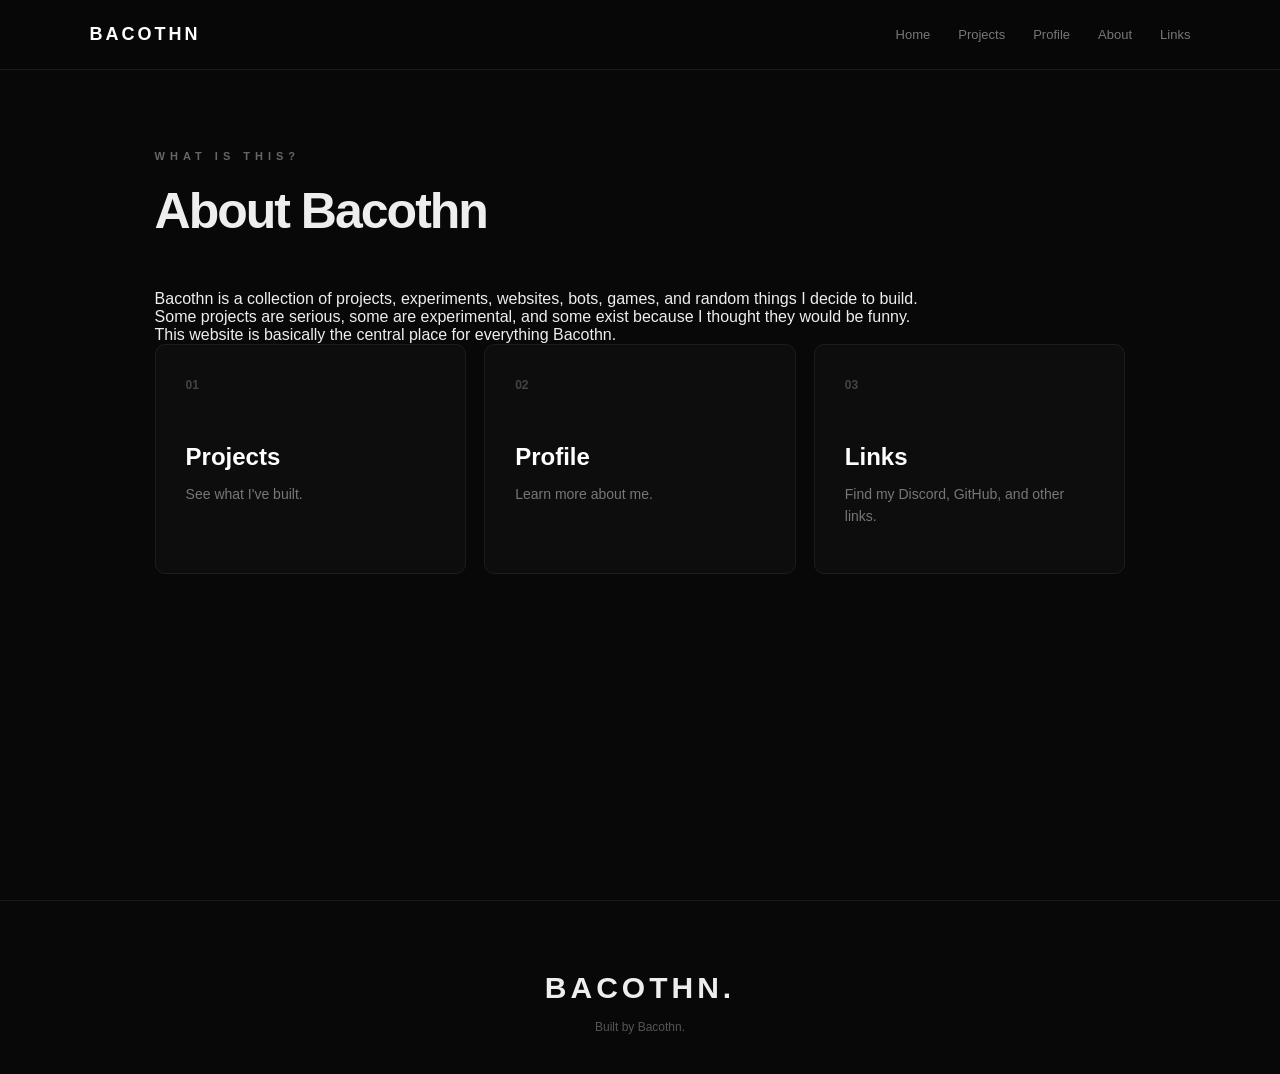
==== about.html @ 01ec9eaa "Create about.html" ====
<!DOCTYPE html>
<html lang="en">

<head>

    <meta charset="UTF-8">

    <meta
        name="viewport"
        content="width=device-width, initial-scale=1.0"
    >

    <title>About — Bacothn</title>

    <link rel="stylesheet" href="style.css">

</head>


<body>


<header class="navbar">

    <a href="index.html" class="logo">
        BACOTHN
    </a>

    <nav>

        <a href="index.html">
            Home
        </a>

        <a href="projects.html">
            Projects
        </a>

        <a href="profile.html">
            Profile
        </a>

        <a href="about.html">
            About
        </a>

        <a href="links.html">
            Links
        </a>

    </nav>

</header>



<main>

    <section class="section page-section">

        <div class="section-heading">

            <p class="eyebrow">
                WHAT IS THIS?
            </p>

            <h2>
                About Bacothn
            </h2>

        </div>


        <div class="about-content">

            <p>
                Bacothn is a collection of projects, experiments,
                websites, bots, games, and random things I decide
                to build.
            </p>

            <p>
                Some projects are serious, some are experimental,
                and some exist because I thought they would be
                funny.
            </p>

            <p>
                This website is basically the central place for
                everything Bacothn.
            </p>

        </div>


        <div class="quick-links">


            <a href="projects.html" class="quick-card">

                <span>
                    01
                </span>

                <h3>
                    Projects
                </h3>

                <p>
                    See what I've built.
                </p>

            </a>


            <a href="profile.html" class="quick-card">

                <span>
                    02
                </span>

                <h3>
                    Profile
                </h3>

                <p>
                    Learn more about me.
                </p>

            </a>


            <a href="links.html" class="quick-card">

                <span>
                    03
                </span>

                <h3>
                    Links
                </h3>

                <p>
                    Find my Discord, GitHub,
                    and other links.
                </p>

            </a>


        </div>

    </section>

</main>



<footer>

    <div class="footer-logo">
        BACOTHN.
    </div>

    <p>
        Built by Bacothn.
    </p>

</footer>


</body>

</html>
---- style.css ----
* {
    margin: 0;
    padding: 0;
    box-sizing: border-box;
}

html {
    scroll-behavior: smooth;
}

body {
    background: #080808;
    color: #eeeeee;
    font-family: Arial, Helvetica, sans-serif;
    overflow-x: hidden;
}


/* =========================
   NAVBAR
========================= */

.navbar {
    position: fixed;
    top: 0;
    left: 0;

    width: 100%;
    height: 70px;

    padding: 0 7%;

    display: flex;
    align-items: center;
    justify-content: space-between;

    background: rgba(8, 8, 8, 0.78);

    backdrop-filter: blur(12px);
    -webkit-backdrop-filter: blur(12px);

    border-bottom: 1px solid #1c1c1c;

    z-index: 1000;
}

.logo {
    color: white;

    text-decoration: none;

    font-size: 18px;
    font-weight: 900;

    letter-spacing: 3px;
}

.navbar nav {
    display: flex;
    gap: 28px;
}

.navbar nav a {
    color: #777;

    text-decoration: none;

    font-size: 13px;

    transition: color 0.2s ease;
}

.navbar nav a:hover {
    color: white;
}


/* =========================
   HERO
========================= */

.hero {
    min-height: 100vh;

    display: flex;
    align-items: center;
    justify-content: center;

    text-align: center;

    position: relative;

    padding: 100px 20px;

    background:
        radial-gradient(
            circle at center,
            #1b1b1b 0%,
            #0d0d0d 35%,
            #080808 70%
        );
}

.hero-content {
    width: 100%;
    max-width: 950px;
}

.eyebrow {
    color: #666;

    font-size: 11px;
    font-weight: bold;

    letter-spacing: 5px;

    margin-bottom: 20px;
}


/* =========================
   BACOTHN TITLE
========================= */

#bacothn-title {
    position: relative;

    color: #ff1616;

    font-size: clamp(60px, 13vw, 150px);

    font-weight: 900;

    letter-spacing: -7px;

    line-height: 0.9;

    min-height: 1em;

    white-space: nowrap;

    text-shadow:
        0 0 10px rgba(255, 0, 0, 0.3),
        0 0 30px rgba(255, 0, 0, 0.12);

    user-select: none;
}


/* GLITCH TRANSITION */

#bacothn-title.glitch {
    animation: titleGlitch 0.12s steps(2, end);
}

@keyframes titleGlitch {

    0% {
        transform: translate(0, 0);
        opacity: 1;
    }

    20% {
        transform: translate(-3px, 1px);
        opacity: 0.75;
    }

    40% {
        transform: translate(3px, -1px);
        opacity: 1;
    }

    60% {
        transform: translate(-2px, 0);
        opacity: 0.8;
    }

    80% {
        transform: translate(2px, 1px);
        opacity: 0.9;
    }

    100% {
        transform: translate(0, 0);
        opacity: 1;
    }

}


/* =========================
   SUBTITLE
========================= */

.subtitle {
    max-width: 550px;

    margin: 30px auto;

    color: #888;

    font-size: 16px;

    line-height: 1.7;
}


/* =========================
   BUTTONS
========================= */

.buttons {
    display: flex;

    justify-content: center;

    gap: 12px;

    margin-top: 35px;
}

.button {
    padding: 14px 25px;

    border-radius: 6px;

    text-decoration: none;

    font-size: 13px;

    font-weight: bold;

    transition:
        transform 0.2s ease,
        background 0.2s ease,
        border-color 0.2s ease;
}

.button.primary {
    background: white;

    color: black;
}

.button.primary:hover {
    transform: translateY(-3px);
}

.button.secondary {
    color: white;

    border: 1px solid #333;
}

.button.secondary:hover {
    background: #151515;

    border-color: #555;

    transform: translateY(-3px);
}


/* =========================
   SCROLL HINT
========================= */

.scroll-hint {
    position: absolute;

    bottom: 30px;

    color: #444;

    font-size: 10px;

    letter-spacing: 4px;
}


/* =========================
   SECTIONS
========================= */

.section {
    max-width: 1150px;

    margin: auto;

    padding: 130px 7%;
}

.section-heading {
    margin-bottom: 50px;
}

.section-heading h2 {
    font-size: 50px;

    letter-spacing: -2px;
}


/* =========================
   QUICK LINKS
========================= */

.quick-links {
    display: grid;

    grid-template-columns: repeat(3, 1fr);

    gap: 18px;
}

.quick-card {
    min-height: 230px;

    padding: 30px;

    background: #0d0d0d;

    border: 1px solid #1c1c1c;

    border-radius: 10px;

    text-decoration: none;

    transition:
        transform 0.25s ease,
        background 0.25s ease,
        border-color 0.25s ease;
}

.quick-card:hover {
    transform: translateY(-6px);

    background: #101010;

    border-color: #383838;
}

.quick-card span {
    color: #444;

    font-size: 12px;

    font-weight: bold;
}

.quick-card h3 {
    color: white;

    font-size: 24px;

    margin-top: 50px;

    margin-bottom: 12px;
}

.quick-card p {
    color: #777;

    font-size: 14px;

    line-height: 1.6;
}


/* =========================
   FOOTER
========================= */

footer {
    padding: 70px 7% 40px;

    border-top: 1px solid #1a1a1a;

    text-align: center;
}

.footer-logo {
    font-size: 30px;

    font-weight: 900;

    letter-spacing: 4px;

    margin-bottom: 15px;
}

footer p {
    color: #555;

    font-size: 12px;
}

.footer-links {
    display: flex;

    justify-content: center;

    gap: 25px;

    margin: 25px 0;
}

.footer-links a {
    color: #777;

    text-decoration: none;

    font-size: 12px;

    transition: color 0.2s ease;
}

.footer-links a:hover {
    color: white;
}

.copyright {
    margin-top: 30px;
}


/* =========================
   PROFILE PAGE
========================= */

.profile-page {
    min-height: 100vh;

    display: flex;

    align-items: center;
    justify-content: center;

    padding: 130px 6% 80px;
}

.profile-card {
    width: 100%;

    max-width: 850px;

    padding: 45px;

    background: #0d0d0d;

    border: 1px solid #202020;

    border-radius: 12px;

    box-shadow:
        0 20px 80px rgba(0, 0, 0, 0.35);
}

.profile-top {
    display: flex;

    align-items: center;

    gap: 25px;
}

.profile-avatar {
    width: 100px;
    height: 100px;

    display: flex;

    align-items: center;
    justify-content: center;

    flex-shrink: 0;

    background: #151515;

    border: 1px solid #333;

    border-radius: 50%;

    color: #ff1616;

    font-size: 38px;

    font-weight: 900;

    box-shadow:
        0 0 30px rgba(255, 0, 0, 0.08);
}

.profile-top h1 {
    font-size: clamp(32px, 6vw, 55px);

    letter-spacing: -2px;
}

.profile-subtitle {
    color: #666;

    margin-top: 8px;

    font-size: 14px;
}

.profile-divider {
    height: 1px;

    background: #222;

    margin: 40px 0;
}

.profile-info {
    display: grid;

    grid-template-columns: repeat(3, 1fr);

    gap: 20px;
}

.profile-item {
    padding: 20px;

    background: #111;

    border: 1px solid #1d1d1d;

    border-radius: 8px;
}

.profile-item span {
    color: #555;

    font-size: 9px;

    font-weight: bold;

    letter-spacing: 2px;
}

.profile-item p {
    color: #aaa;

    font-size: 13px;

    line-height: 1.6;

    margin-top: 12px;
}

.profile-buttons {
    display: flex;

    gap: 12px;

    margin-top: 35px;
}


/* =========================
   PAGE SECTION
========================= */

.page-section {
    min-height: 100vh;

    padding-top: 150px;
}


/* =========================
   RESPONSIVE
========================= */

@media (max-width: 750px) {

    .navbar {
        padding: 0 5%;
    }

    .navbar nav {
        gap: 12px;
    }

    .navbar nav a {
        font-size: 10px;
    }

    #bacothn-title {
        letter-spacing: -4px;
    }

    .quick-links {
        grid-template-columns: 1fr;
    }

    .section {
        padding: 100px 6%;
    }

    .section-heading h2 {
        font-size: 40px;
    }

    .buttons {
        flex-direction: column;
    }

    .button {
        width: 100%;
    }

    .profile-card {
        padding: 28px;
    }

    .profile-top {
        align-items: flex-start;
    }

    .profile-avatar {
        width: 70px;
        height: 70px;

        font-size: 28px;
    }

    .profile-info {
        grid-template-columns: 1fr;
    }

    .profile-buttons {
        flex-direction: column;
    }

    .profile-buttons .button {
        width: 100%;

        text-align: center;
    }

}
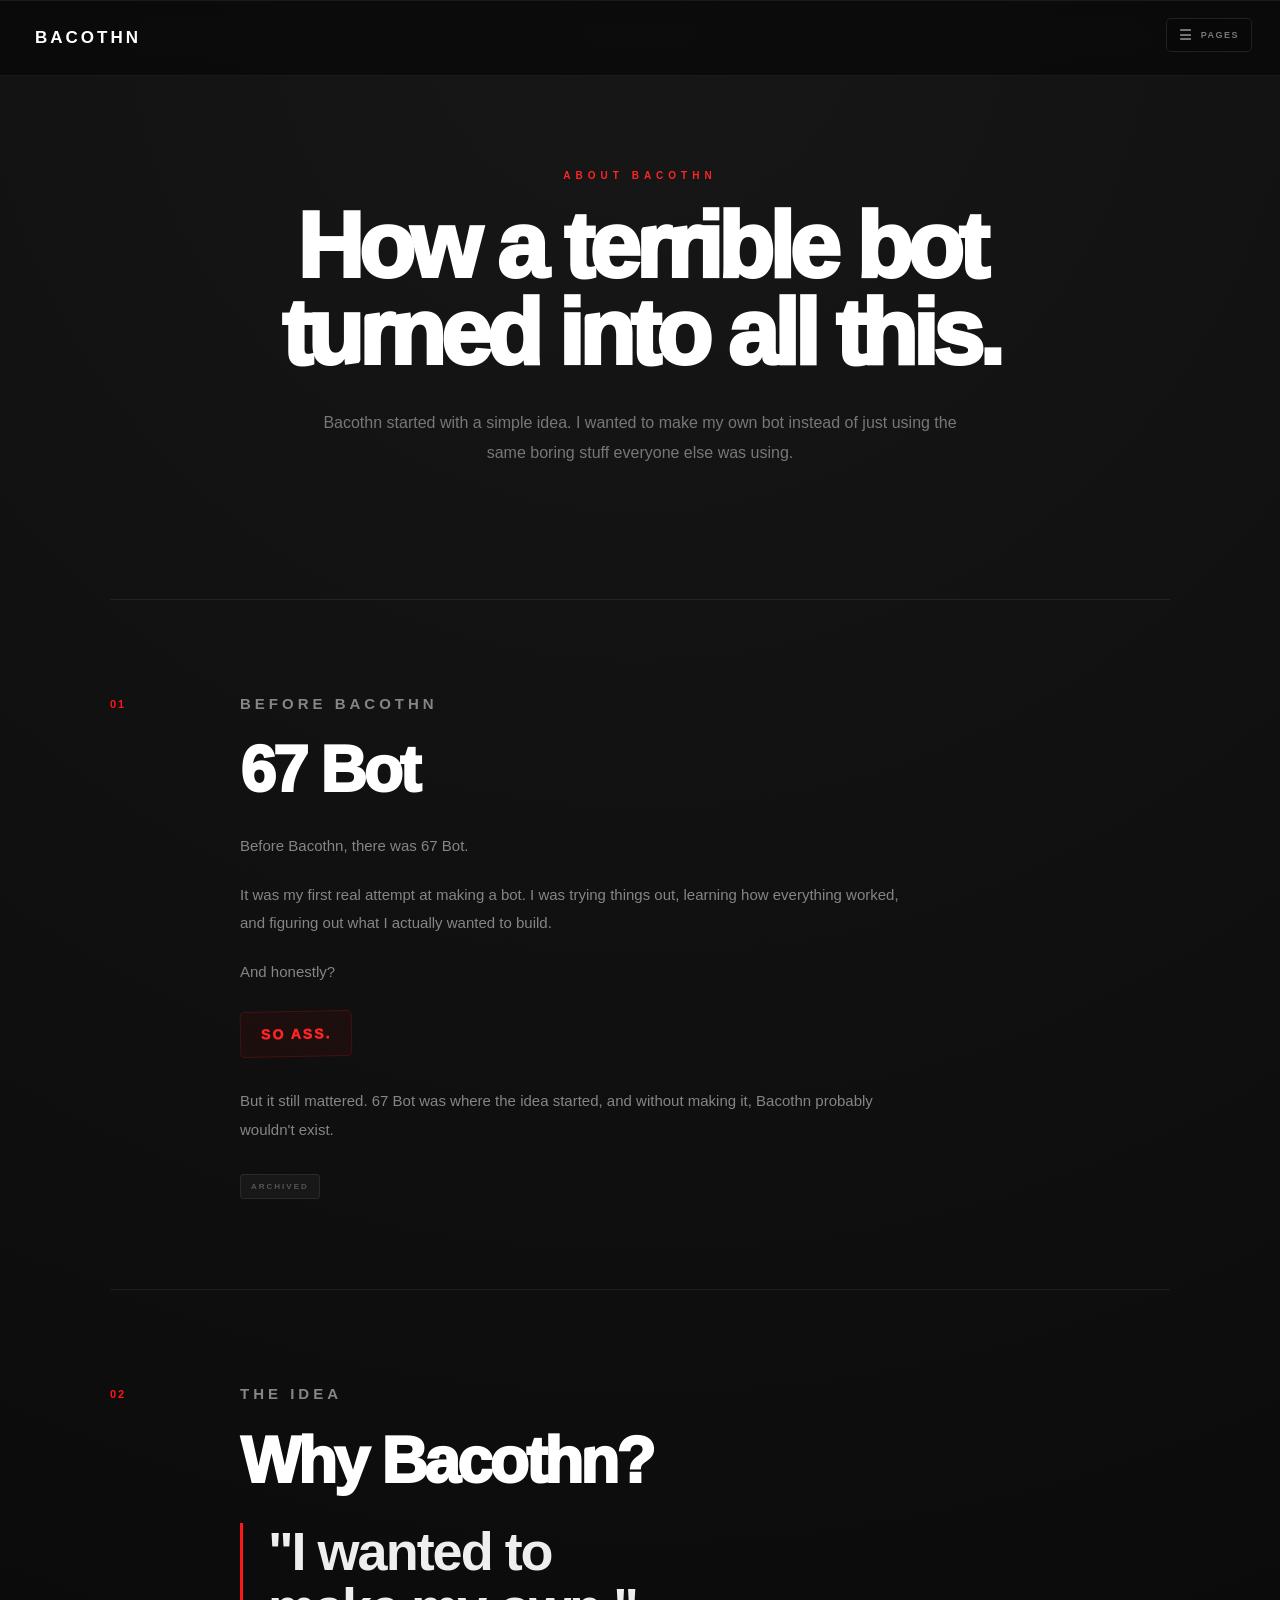
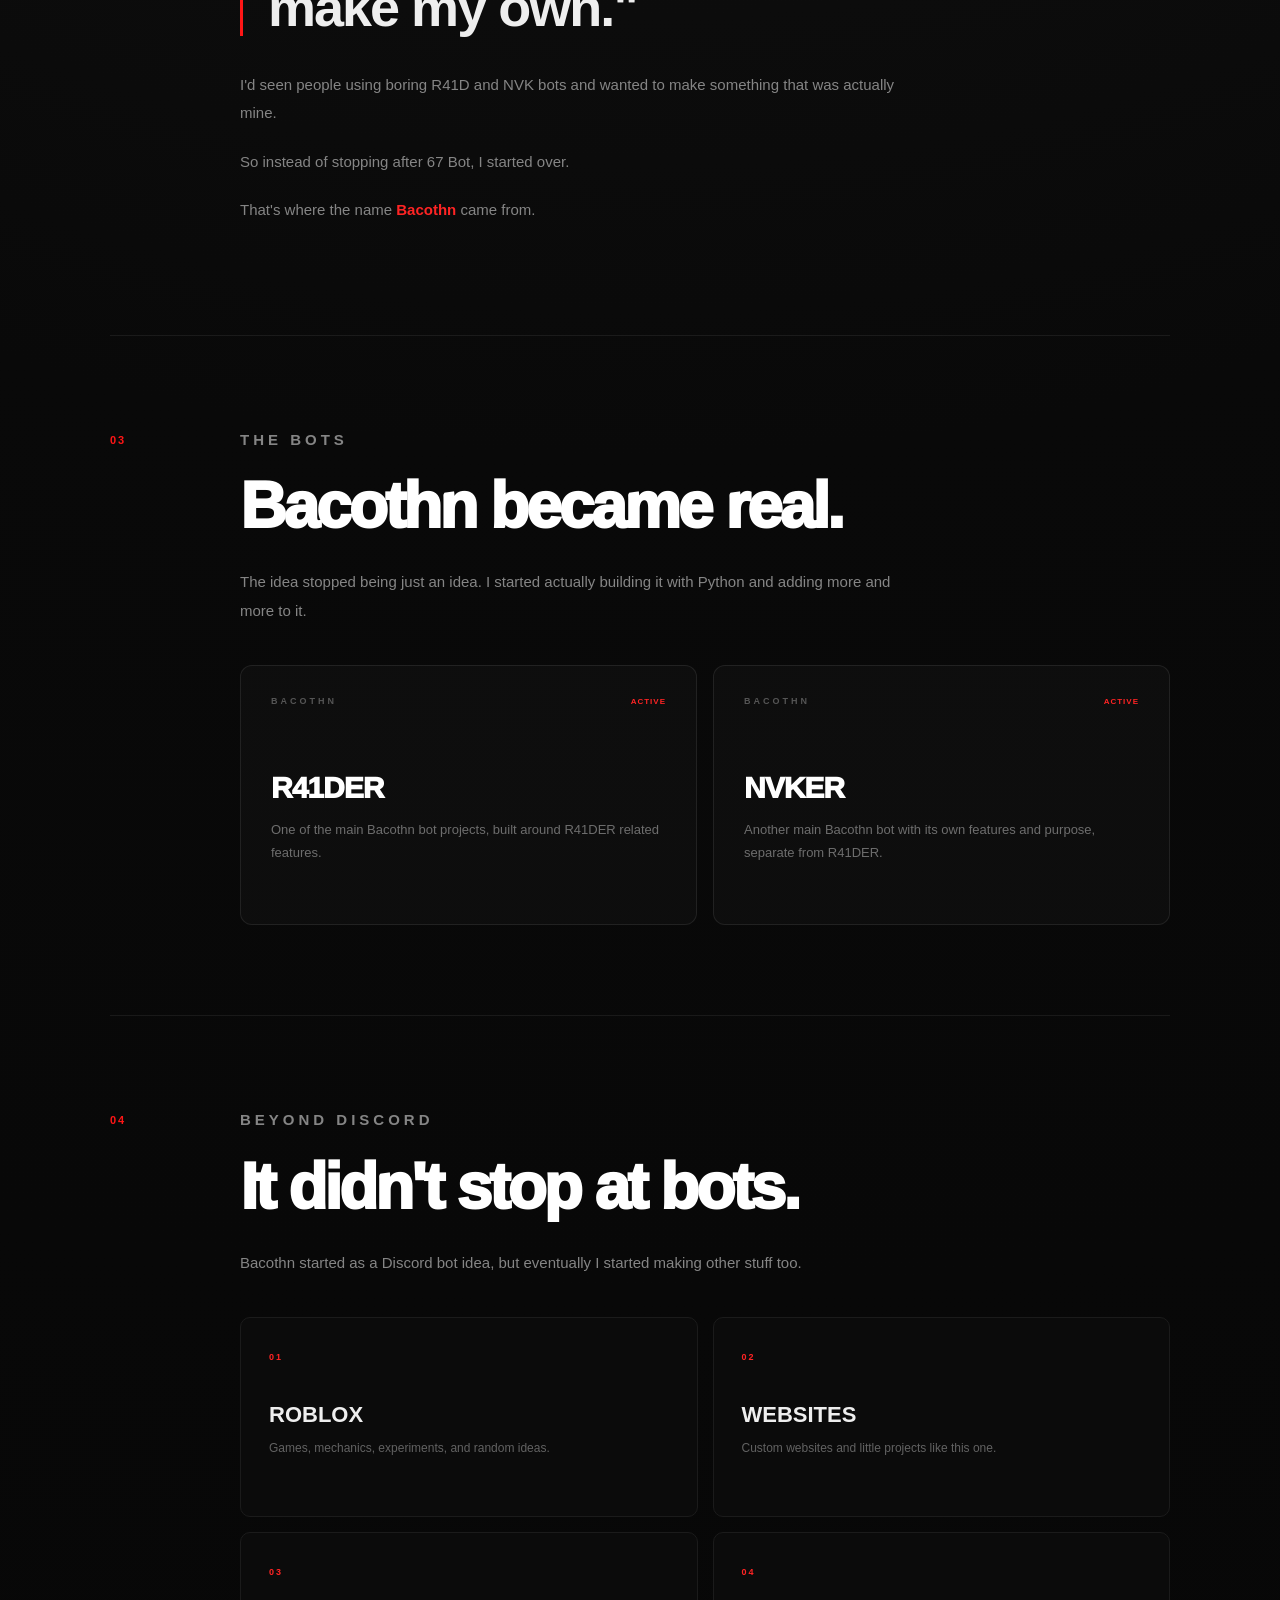
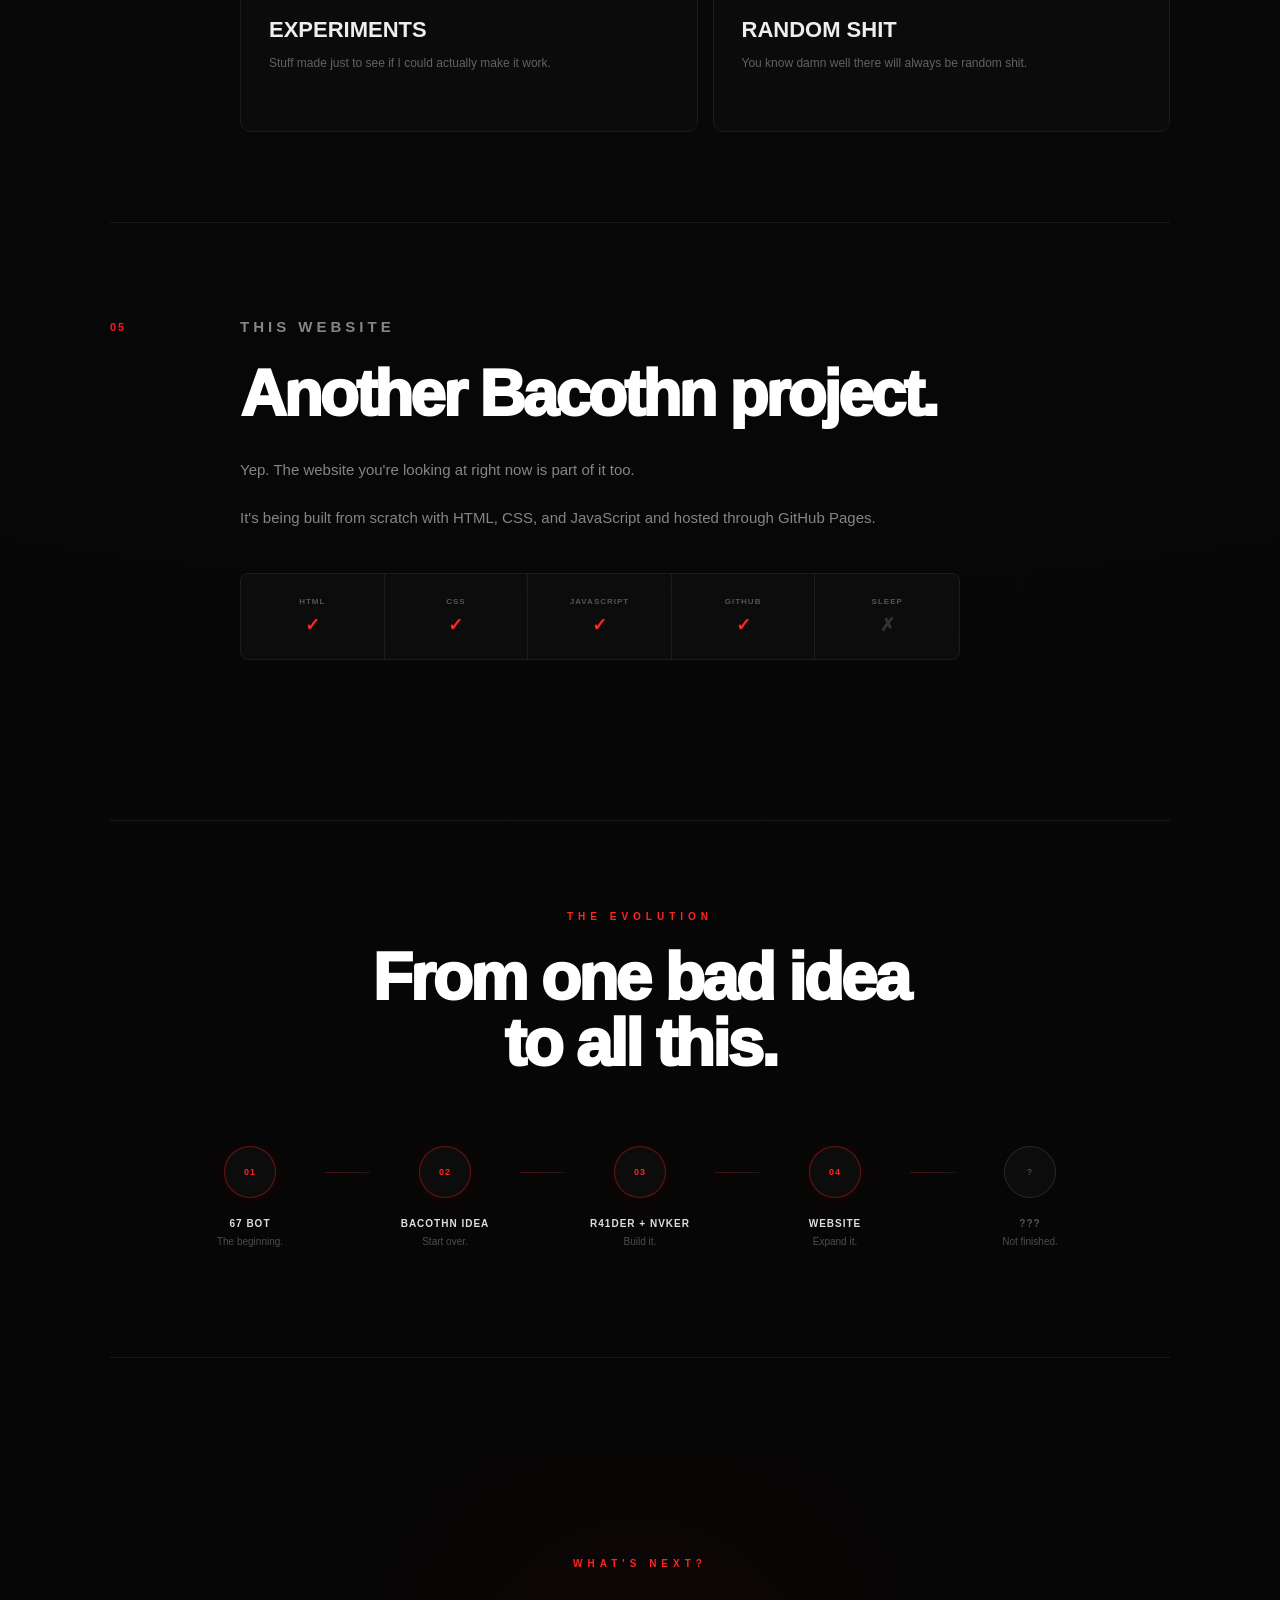
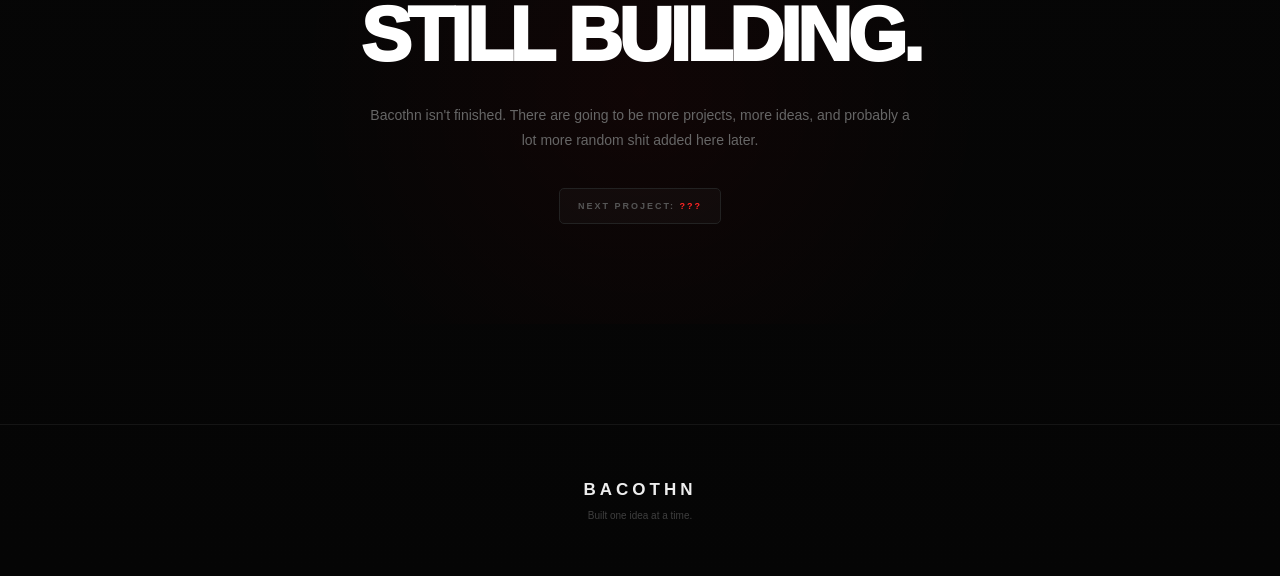
==== commit 6dbadd93: "Create about.html" ====
--- a/about.html
+++ b/about.html
@@ -2,7 +2,6 @@
 <html lang="en">
 
 <head>
-
     <meta charset="UTF-8">
 
     <meta
@@ -10,164 +9,602 @@
         content="width=device-width, initial-scale=1.0"
     >
 
-    <title>About — Bacothn</title>
-
-    <link rel="stylesheet" href="style.css">
-
+    <title>About Bacothn</title>
+
+    <meta
+        name="description"
+        content="The story and evolution of Bacothn."
+    >
+
+    <link
+        rel="stylesheet"
+        href="style.css"
+    >
 </head>
 
 
-<body>
-
-
-<header class="navbar">
-
-    <a href="index.html" class="logo">
-        BACOTHN
-    </a>
-
-    <nav>
-
-        <a href="index.html">
-            Home
+<body class="about-page">
+
+
+    <header class="about-header">
+
+        <a
+            href="index.html"
+            class="about-logo"
+        >
+            BACOTHN
         </a>
 
-        <a href="projects.html">
-            Projects
-        </a>
-
-        <a href="profile.html">
-            Profile
-        </a>
-
-        <a href="about.html">
-            About
-        </a>
-
-        <a href="links.html">
-            Links
-        </a>
-
-    </nav>
-
-</header>
-
-
-
-<main>
-
-    <section class="section page-section">
-
-        <div class="section-heading">
-
-            <p class="eyebrow">
-                WHAT IS THIS?
+    </header>
+
+
+
+    <main class="about-main">
+
+
+        <!-- ==================================
+             HERO
+        =================================== -->
+
+        <section class="about-hero">
+
+            <p class="about-eyebrow">
+                ABOUT BACOTHN
             </p>
 
+            <h1>
+                How a terrible bot<br>
+                turned into all this.
+            </h1>
+
+            <p class="about-intro">
+                Bacothn started with a simple idea.
+                I wanted to make my own bot instead of
+                just using the same boring stuff everyone
+                else was using.
+            </p>
+
+        </section>
+
+
+
+        <!-- ==================================
+             01
+        =================================== -->
+
+        <section class="about-story">
+
+            <div class="story-number">
+                01
+            </div>
+
+            <div class="story-content">
+
+                <p class="story-label">
+                    BEFORE BACOTHN
+                </p>
+
+                <h2>
+                    67 Bot
+                </h2>
+
+                <p>
+                    Before Bacothn, there was 67 Bot.
+                </p>
+
+                <p>
+                    It was my first real attempt at making
+                    a bot. I was trying things out, learning
+                    how everything worked, and figuring out
+                    what I actually wanted to build.
+                </p>
+
+                <p>
+                    And honestly?
+                </p>
+
+                <div class="story-quote">
+                    SO ASS.
+                </div>
+
+                <p>
+                    But it still mattered. 67 Bot was where
+                    the idea started, and without making it,
+                    Bacothn probably wouldn't exist.
+                </p>
+
+                <span class="story-status archived">
+                    ARCHIVED
+                </span>
+
+            </div>
+
+        </section>
+
+
+
+        <!-- ==================================
+             02
+        =================================== -->
+
+        <section class="about-story reverse">
+
+            <div class="story-number">
+                02
+            </div>
+
+            <div class="story-content">
+
+                <p class="story-label">
+                    THE IDEA
+                </p>
+
+                <h2>
+                    Why Bacothn?
+                </h2>
+
+                <div class="big-quote">
+                    "I wanted to<br>
+                    make my own."
+                </div>
+
+                <p>
+                    I'd seen people using boring R41D and
+                    NVK bots and wanted to make something
+                    that was actually mine.
+                </p>
+
+                <p>
+                    So instead of stopping after 67 Bot,
+                    I started over.
+                </p>
+
+                <p>
+                    That's where the name
+                    <strong>Bacothn</strong>
+                    came from.
+                </p>
+
+            </div>
+
+        </section>
+
+
+
+        <!-- ==================================
+             03
+        =================================== -->
+
+        <section class="about-story">
+
+            <div class="story-number">
+                03
+            </div>
+
+            <div class="story-content wide">
+
+                <p class="story-label">
+                    THE BOTS
+                </p>
+
+                <h2>
+                    Bacothn became real.
+                </h2>
+
+                <p>
+                    The idea stopped being just an idea.
+                    I started actually building it with
+                    Python and adding more and more to it.
+                </p>
+
+
+                <div class="bot-split">
+
+
+                    <div class="bot-card">
+
+                        <div class="bot-card-top">
+                            <span>
+                                BACOTHN
+                            </span>
+
+                            <span class="bot-status">
+                                ACTIVE
+                            </span>
+                        </div>
+
+                        <h3>
+                            R41DER
+                        </h3>
+
+                        <p>
+                            One of the main Bacothn bot
+                            projects, built around R41DER
+                            related features.
+                        </p>
+
+                    </div>
+
+
+
+                    <div class="bot-card">
+
+                        <div class="bot-card-top">
+                            <span>
+                                BACOTHN
+                            </span>
+
+                            <span class="bot-status">
+                                ACTIVE
+                            </span>
+                        </div>
+
+                        <h3>
+                            NVKER
+                        </h3>
+
+                        <p>
+                            Another main Bacothn bot with
+                            its own features and purpose,
+                            separate from R41DER.
+                        </p>
+
+                    </div>
+
+
+                </div>
+
+            </div>
+
+        </section>
+
+
+
+        <!-- ==================================
+             04
+        =================================== -->
+
+        <section class="about-story reverse">
+
+            <div class="story-number">
+                04
+            </div>
+
+            <div class="story-content wide">
+
+                <p class="story-label">
+                    BEYOND DISCORD
+                </p>
+
+                <h2>
+                    It didn't stop at bots.
+                </h2>
+
+                <p>
+                    Bacothn started as a Discord bot idea,
+                    but eventually I started making other
+                    stuff too.
+                </p>
+
+
+                <div class="beyond-grid">
+
+                    <div class="beyond-card">
+
+                        <span>
+                            01
+                        </span>
+
+                        <h3>
+                            ROBLOX
+                        </h3>
+
+                        <p>
+                            Games, mechanics, experiments,
+                            and random ideas.
+                        </p>
+
+                    </div>
+
+
+                    <div class="beyond-card">
+
+                        <span>
+                            02
+                        </span>
+
+                        <h3>
+                            WEBSITES
+                        </h3>
+
+                        <p>
+                            Custom websites and little
+                            projects like this one.
+                        </p>
+
+                    </div>
+
+
+                    <div class="beyond-card">
+
+                        <span>
+                            03
+                        </span>
+
+                        <h3>
+                            EXPERIMENTS
+                        </h3>
+
+                        <p>
+                            Stuff made just to see if
+                            I could actually make it work.
+                        </p>
+
+                    </div>
+
+
+                    <div class="beyond-card">
+
+                        <span>
+                            04
+                        </span>
+
+                        <h3>
+                            RANDOM SHIT
+                        </h3>
+
+                        <p>
+                            You know damn well there will
+                            always be random shit.
+                        </p>
+
+                    </div>
+
+                </div>
+
+            </div>
+
+        </section>
+
+
+
+        <!-- ==================================
+             05
+        =================================== -->
+
+        <section class="about-story">
+
+            <div class="story-number">
+                05
+            </div>
+
+            <div class="story-content">
+
+                <p class="story-label">
+                    THIS WEBSITE
+                </p>
+
+                <h2>
+                    Another Bacothn project.
+                </h2>
+
+                <p>
+                    Yep. The website you're looking at
+                    right now is part of it too.
+                </p>
+
+                <p>
+                    It's being built from scratch with
+                    HTML, CSS, and JavaScript and hosted
+                    through GitHub Pages.
+                </p>
+
+
+                <div class="tech-display">
+
+                    <div>
+                        <span>HTML</span>
+                        <b>✓</b>
+                    </div>
+
+                    <div>
+                        <span>CSS</span>
+                        <b>✓</b>
+                    </div>
+
+                    <div>
+                        <span>JAVASCRIPT</span>
+                        <b>✓</b>
+                    </div>
+
+                    <div>
+                        <span>GITHUB</span>
+                        <b>✓</b>
+                    </div>
+
+                    <div>
+                        <span>SLEEP</span>
+                        <b class="bad">✗</b>
+                    </div>
+
+                </div>
+
+            </div>
+
+        </section>
+
+
+
+        <!-- ==================================
+             EVOLUTION
+        =================================== -->
+
+        <section class="evolution">
+
+            <p class="about-eyebrow">
+                THE EVOLUTION
+            </p>
+
             <h2>
-                About Bacothn
+                From one bad idea<br>
+                to all this.
             </h2>
 
-        </div>
-
-
-        <div class="about-content">
+
+            <div class="evolution-line">
+
+
+                <div class="evolution-node">
+
+                    <div class="node-dot">
+                        01
+                    </div>
+
+                    <h3>
+                        67 BOT
+                    </h3>
+
+                    <p>
+                        The beginning.
+                    </p>
+
+                </div>
+
+
+                <div class="evolution-connector"></div>
+
+
+                <div class="evolution-node">
+
+                    <div class="node-dot">
+                        02
+                    </div>
+
+                    <h3>
+                        BACOTHN IDEA
+                    </h3>
+
+                    <p>
+                        Start over.
+                    </p>
+
+                </div>
+
+
+                <div class="evolution-connector"></div>
+
+
+                <div class="evolution-node">
+
+                    <div class="node-dot">
+                        03
+                    </div>
+
+                    <h3>
+                        R41DER + NVKER
+                    </h3>
+
+                    <p>
+                        Build it.
+                    </p>
+
+                </div>
+
+
+                <div class="evolution-connector"></div>
+
+
+                <div class="evolution-node">
+
+                    <div class="node-dot">
+                        04
+                    </div>
+
+                    <h3>
+                        WEBSITE
+                    </h3>
+
+                    <p>
+                        Expand it.
+                    </p>
+
+                </div>
+
+
+                <div class="evolution-connector"></div>
+
+
+                <div class="evolution-node future">
+
+                    <div class="node-dot">
+                        ?
+                    </div>
+
+                    <h3>
+                        ???
+                    </h3>
+
+                    <p>
+                        Not finished.
+                    </p>
+
+                </div>
+
+
+            </div>
+
+        </section>
+
+
+
+        <!-- ==================================
+             WHAT'S NEXT
+        =================================== -->
+
+        <section class="about-next">
+
+            <p class="about-eyebrow">
+                WHAT'S NEXT?
+            </p>
+
+            <h2>
+                STILL BUILDING.
+            </h2>
 
             <p>
-                Bacothn is a collection of projects, experiments,
-                websites, bots, games, and random things I decide
-                to build.
+                Bacothn isn't finished.
+                There are going to be more projects,
+                more ideas, and probably a lot more
+                random shit added here later.
             </p>
 
-            <p>
-                Some projects are serious, some are experimental,
-                and some exist because I thought they would be
-                funny.
-            </p>
-
-            <p>
-                This website is basically the central place for
-                everything Bacothn.
-            </p>
-
-        </div>
-
-
-        <div class="quick-links">
-
-
-            <a href="projects.html" class="quick-card">
-
-                <span>
-                    01
-                </span>
-
-                <h3>
-                    Projects
-                </h3>
-
-                <p>
-                    See what I've built.
-                </p>
-
-            </a>
-
-
-            <a href="profile.html" class="quick-card">
-
-                <span>
-                    02
-                </span>
-
-                <h3>
-                    Profile
-                </h3>
-
-                <p>
-                    Learn more about me.
-                </p>
-
-            </a>
-
-
-            <a href="links.html" class="quick-card">
-
-                <span>
-                    03
-                </span>
-
-                <h3>
-                    Links
-                </h3>
-
-                <p>
-                    Find my Discord, GitHub,
-                    and other links.
-                </p>
-
-            </a>
-
-
-        </div>
-
-    </section>
-
-</main>
-
-
-
-<footer>
-
-    <div class="footer-logo">
-        BACOTHN.
-    </div>
-
-    <p>
-        Built by Bacothn.
-    </p>
-
-</footer>
-
+            <div class="next-project">
+                NEXT PROJECT:
+                <span>???</span>
+            </div>
+
+        </section>
+
+
+    </main>
+
+
+
+    <footer class="about-footer">
+
+        <strong>
+            BACOTHN
+        </strong>
+
+        <span>
+            Built one idea at a time.
+        </span>
+
+    </footer>
+
+
+
+    <script src="script.js"></script>
 
 </body>
 
--- a/style.css
+++ b/style.css
@@ -12,19 +12,19 @@
     background: #080808;
     color: #eeeeee;
     font-family: Arial, Helvetica, sans-serif;
+    min-height: 100vh;
     overflow-x: hidden;
 }
 
 
-/* =========================
-   NAVBAR
-========================= */
+/* ========================================
+   MAIN NAVBAR
+======================================== */
 
 .navbar {
     position: fixed;
     top: 0;
     left: 0;
-
     width: 100%;
     height: 70px;
 
@@ -34,7 +34,7 @@
     align-items: center;
     justify-content: space-between;
 
-    background: rgba(8, 8, 8, 0.78);
+    background: rgba(8, 8, 8, 0.82);
 
     backdrop-filter: blur(12px);
     -webkit-backdrop-filter: blur(12px);
@@ -45,14 +45,18 @@
 }
 
 .logo {
-    color: white;
-
+    color: #ffffff;
     text-decoration: none;
 
     font-size: 18px;
     font-weight: 900;
-
     letter-spacing: 3px;
+
+    transition: color 0.2s ease;
+}
+
+.logo:hover {
+    color: #ff1616;
 }
 
 .navbar nav {
@@ -61,8 +65,7 @@
 }
 
 .navbar nav a {
-    color: #777;
-
+    color: #777777;
     text-decoration: none;
 
     font-size: 13px;
@@ -71,13 +74,13 @@
 }
 
 .navbar nav a:hover {
-    color: white;
-}
-
-
-/* =========================
+    color: #ffffff;
+}
+
+
+/* ========================================
    HERO
-========================= */
+======================================== */
 
 .hero {
     min-height: 100vh;
@@ -107,7 +110,7 @@
 }
 
 .eyebrow {
-    color: #666;
+    color: #666666;
 
     font-size: 11px;
     font-weight: bold;
@@ -118,16 +121,20 @@
 }
 
 
-/* =========================
+/* ========================================
    BACOTHN TITLE
-========================= */
+======================================== */
 
 #bacothn-title {
     position: relative;
 
     color: #ff1616;
 
-    font-size: clamp(60px, 13vw, 150px);
+    font-size: clamp(
+        60px,
+        13vw,
+        150px
+    );
 
     font-weight: 900;
 
@@ -146,11 +153,11 @@
     user-select: none;
 }
 
-
-/* GLITCH TRANSITION */
-
 #bacothn-title.glitch {
-    animation: titleGlitch 0.12s steps(2, end);
+    animation:
+        titleGlitch
+        0.12s
+        steps(2, end);
 }
 
 @keyframes titleGlitch {
@@ -161,22 +168,22 @@
     }
 
     20% {
-        transform: translate(-3px, 1px);
+        transform: translate(-4px, 1px);
         opacity: 0.75;
     }
 
     40% {
-        transform: translate(3px, -1px);
+        transform: translate(3px, -2px);
         opacity: 1;
     }
 
     60% {
-        transform: translate(-2px, 0);
+        transform: translate(-2px, 1px);
         opacity: 0.8;
     }
 
     80% {
-        transform: translate(2px, 1px);
+        transform: translate(3px, 0);
         opacity: 0.9;
     }
 
@@ -184,20 +191,19 @@
         transform: translate(0, 0);
         opacity: 1;
     }
-
-}
-
-
-/* =========================
-   SUBTITLE
-========================= */
+}
+
+
+/* ========================================
+   HERO SUBTITLE
+======================================== */
 
 .subtitle {
     max-width: 550px;
 
     margin: 30px auto;
 
-    color: #888;
+    color: #888888;
 
     font-size: 16px;
 
@@ -205,9 +211,9 @@
 }
 
 
-/* =========================
+/* ========================================
    BUTTONS
-========================= */
+======================================== */
 
 .buttons {
     display: flex;
@@ -236,41 +242,31 @@
         border-color 0.2s ease;
 }
 
-.button.primary {
-    background: white;
-
-    color: black;
-}
-
-.button.primary:hover {
-    transform: translateY(-3px);
-}
-
 .button.secondary {
-    color: white;
-
-    border: 1px solid #333;
+    color: #ffffff;
+
+    border: 1px solid #333333;
 }
 
 .button.secondary:hover {
     background: #151515;
 
-    border-color: #555;
+    border-color: #555555;
 
     transform: translateY(-3px);
 }
 
 
-/* =========================
+/* ========================================
    SCROLL HINT
-========================= */
+======================================== */
 
 .scroll-hint {
     position: absolute;
 
     bottom: 30px;
 
-    color: #444;
+    color: #444444;
 
     font-size: 10px;
 
@@ -278,9 +274,9 @@
 }
 
 
-/* =========================
-   SECTIONS
-========================= */
+/* ========================================
+   GENERAL SECTIONS
+======================================== */
 
 .section {
     max-width: 1150px;
@@ -301,14 +297,15 @@
 }
 
 
-/* =========================
-   QUICK LINKS
-========================= */
+/* ========================================
+   QUICK CARDS
+======================================== */
 
 .quick-links {
     display: grid;
 
-    grid-template-columns: repeat(3, 1fr);
+    grid-template-columns:
+        repeat(3, 1fr);
 
     gap: 18px;
 }
@@ -341,7 +338,7 @@
 }
 
 .quick-card span {
-    color: #444;
+    color: #444444;
 
     font-size: 12px;
 
@@ -349,7 +346,7 @@
 }
 
 .quick-card h3 {
-    color: white;
+    color: #ffffff;
 
     font-size: 24px;
 
@@ -359,7 +356,7 @@
 }
 
 .quick-card p {
-    color: #777;
+    color: #777777;
 
     font-size: 14px;
 
@@ -367,9 +364,9 @@
 }
 
 
-/* =========================
+/* ========================================
    FOOTER
-========================= */
+======================================== */
 
 footer {
     padding: 70px 7% 40px;
@@ -390,7 +387,7 @@
 }
 
 footer p {
-    color: #555;
+    color: #555555;
 
     font-size: 12px;
 }
@@ -406,7 +403,7 @@
 }
 
 .footer-links a {
-    color: #777;
+    color: #777777;
 
     text-decoration: none;
 
@@ -416,7 +413,7 @@
 }
 
 .footer-links a:hover {
-    color: white;
+    color: #ffffff;
 }
 
 .copyright {
@@ -424,158 +421,765 @@
 }
 
 
-/* =========================
-   PROFILE PAGE
-========================= */
-
-.profile-page {
+/* ========================================
+   LINKS PAGE
+======================================== */
+
+.links-header {
+    position: fixed;
+
+    top: 0;
+    left: 0;
+
+    width: 100%;
+
+    height: 76px;
+
+    display: grid;
+
+    grid-template-columns:
+        1fr
+        auto
+        1fr;
+
+    align-items: center;
+
+    padding: 0 35px;
+
+    background: rgba(8, 8, 8, 0.88);
+
+    backdrop-filter: blur(14px);
+
+    -webkit-backdrop-filter: blur(14px);
+
+    border-bottom: 1px solid #1c1c1c;
+
+    z-index: 1000;
+}
+
+.links-header-left {
+    display: flex;
+
+    justify-content: flex-start;
+}
+
+.links-logo {
+    color: #ffffff;
+
+    text-decoration: none;
+
+    font-size: 17px;
+
+    font-weight: 900;
+
+    letter-spacing: 3px;
+
+    transition: color 0.2s ease;
+}
+
+.links-logo:hover {
+    color: #ff1616;
+}
+
+.links-header-title {
+    color: #ffffff;
+
+    font-size: 15px;
+
+    font-weight: 700;
+
+    letter-spacing: 1px;
+
+    text-align: center;
+}
+
+.links-header-right {
+    display: none;
+}
+
+.menu-button {
+    display: none;
+}
+
+.links-main {
     min-height: 100vh;
 
+    padding: 150px 25px 100px;
+
     display: flex;
 
+    justify-content: center;
+}
+
+.links-content {
+    width: 100%;
+
+    max-width: 760px;
+}
+
+.links-intro {
+    text-align: center;
+
+    margin-bottom: 65px;
+}
+
+.links-small-title {
+    color: #ff1616;
+
+    font-size: 10px;
+
+    font-weight: 800;
+
+    letter-spacing: 5px;
+
+    margin-bottom: 18px;
+}
+
+.links-intro h1 {
+    color: #ffffff;
+
+    font-size: clamp(
+        34px,
+        6vw,
+        58px
+    );
+
+    font-weight: 900;
+
+    letter-spacing: -2px;
+
+    margin-bottom: 22px;
+}
+
+.links-description {
+    max-width: 570px;
+
+    margin: auto;
+
+    color: #777777;
+
+    font-size: 15px;
+
+    line-height: 1.8;
+}
+
+.social-links-list {
+    display: flex;
+
+    flex-direction: column;
+
+    gap: 20px;
+}
+
+.social-link-item {
+    padding: 30px;
+
+    background: #0d0d0d;
+
+    border: 1px solid #202020;
+
+    border-radius: 9px;
+
+    transition:
+        border-color 0.2s ease,
+        background 0.2s ease,
+        transform 0.2s ease;
+}
+
+.social-link-item:hover {
+    background: #101010;
+
+    border-color: #343434;
+
+    transform: translateY(-2px);
+}
+
+.social-link-label {
+    color: #555555;
+
+    font-size: 9px;
+
+    font-weight: 800;
+
+    letter-spacing: 3px;
+
+    margin-bottom: 15px;
+}
+
+.social-link {
+    display: inline-block;
+
+    color: #ff2424;
+
+    text-decoration: none;
+
+    font-size: 18px;
+
+    font-weight: 700;
+
+    word-break: break-word;
+}
+
+.social-link:hover {
+    color: #ff4a4a;
+}
+
+.bot-note {
+    max-width: 650px;
+
+    margin-top: 18px;
+
+    color: #666666;
+
+    font-size: 12px;
+
+    line-height: 1.8;
+}
+
+.bot-note code {
+    color: #bbbbbb;
+
+    background: #171717;
+
+    border: 1px solid #252525;
+
+    border-radius: 4px;
+
+    padding: 2px 6px;
+
+    font-family: monospace;
+
+    font-size: 11px;
+}
+
+.discord-username {
+    text-decoration: none;
+}
+
+.copy-button {
+    margin-top: 18px;
+
+    padding: 9px 13px;
+
+    background: transparent;
+
+    color: #777777;
+
+    border: 1px solid #292929;
+
+    border-radius: 5px;
+
+    font-family: inherit;
+
+    font-size: 11px;
+
+    font-weight: 700;
+
+    cursor: pointer;
+}
+
+.copy-button:hover {
+    color: #ffffff;
+
+    background: #151515;
+}
+
+.copy-button.copied {
+    color: #ff2424;
+
+    border-color: #552020;
+}
+
+.links-footer {
+    padding: 30px 25px 45px;
+
+    text-align: center;
+
+    border-top: 1px solid #171717;
+}
+
+.links-footer p {
+    color: #444444;
+
+    font-size: 12px;
+
+    font-weight: 900;
+
+    letter-spacing: 3px;
+}
+
+.links-footer span {
+    display: block;
+
+    color: #333333;
+
+    font-size: 10px;
+
+    margin-top: 9px;
+}
+
+
+/* ========================================
+   PROFILE BACKGROUND
+======================================== */
+
+.profile-page-body {
+    position: relative;
+
+    min-height: 100vh;
+
+    background: #030303;
+
+    overflow: hidden;
+}
+
+.falling-background {
+    position: fixed;
+
+    inset: 0;
+
+    width: 100%;
+
+    height: 100%;
+
+    overflow: hidden;
+
+    z-index: 0;
+
+    pointer-events: none;
+}
+
+.falling-word {
+    position: absolute;
+
+    top: -80px;
+
+    left: 0;
+
+    color: #ff1616;
+
+    font-size: 14px;
+
+    font-weight: 900;
+
+    letter-spacing: 2px;
+
+    opacity: 0.32;
+
+    white-space: nowrap;
+
+    text-shadow:
+        0 0 12px
+        rgba(255, 0, 0, 0.25);
+
+    animation-name:
+        fallingWord;
+
+    animation-timing-function:
+        linear;
+
+    animation-fill-mode:
+        forwards;
+
+    user-select: none;
+}
+
+@keyframes fallingWord {
+
+    from {
+        transform:
+            translateY(-100px)
+            rotate(var(--rotation));
+    }
+
+    to {
+        transform:
+            translateY(
+                calc(100vh + 150px)
+            )
+            rotate(var(--rotation));
+    }
+
+}
+
+
+/* ========================================
+   PROFILE HEADER
+======================================== */
+
+.profile-header {
+    position: fixed;
+
+    top: 0;
+    left: 0;
+
+    width: 100%;
+
+    height: 76px;
+
+    display: grid;
+
+    grid-template-columns:
+        1fr
+        auto
+        1fr;
+
     align-items: center;
+
+    padding: 0 35px;
+
+    background:
+        rgba(3, 3, 3, 0.45);
+
+    backdrop-filter:
+        blur(10px);
+
+    -webkit-backdrop-filter:
+        blur(10px);
+
+    border-bottom:
+        1px solid
+        rgba(255, 255, 255, 0.06);
+
+    z-index: 20;
+}
+
+.profile-header-logo {
+    color: #ffffff;
+
+    text-decoration: none;
+
+    font-size: 17px;
+
+    font-weight: 900;
+
+    letter-spacing: 3px;
+}
+
+.profile-header-title {
+    color: #eeeeee;
+
+    font-size: 15px;
+
+    font-weight: 700;
+
+    letter-spacing: 1px;
+}
+
+
+/* ========================================
+   PROFILE MAIN
+======================================== */
+
+.profile-main {
+    position: relative;
+
+    z-index: 5;
+
+    min-height: 100vh;
+
+    padding:
+        140px 25px 80px;
+
+    display: flex;
+
+    align-items: center;
+
     justify-content: center;
-
-    padding: 130px 6% 80px;
-}
-
-.profile-card {
+}
+
+
+/* ========================================
+   PROFILE GLASS PLATE
+======================================== */
+
+.profile-plate {
+    position: relative;
+
     width: 100%;
 
-    max-width: 850px;
-
-    padding: 45px;
-
-    background: #0d0d0d;
-
-    border: 1px solid #202020;
-
-    border-radius: 12px;
+    max-width: 900px;
+
+    padding: 65px;
+
+    /* 75% transparent */
+
+    background:
+        rgba(8, 8, 8, 0.25);
+
+    border:
+        1px solid
+        rgba(255, 255, 255, 0.12);
+
+    border-radius: 28px;
+
+    /* 30px background blur */
+
+    backdrop-filter:
+        blur(30px);
+
+    -webkit-backdrop-filter:
+        blur(30px);
 
     box-shadow:
-        0 20px 80px rgba(0, 0, 0, 0.35);
-}
-
-.profile-top {
+        0 30px 100px
+        rgba(0, 0, 0, 0.45),
+
+        inset 0 1px 0
+        rgba(255, 255, 255, 0.05);
+
+    overflow: visible;
+}
+
+.profile-plate::before {
+    content: "";
+
+    position: absolute;
+
+    inset: 0;
+
+    pointer-events: none;
+
+    background:
+        linear-gradient(
+            135deg,
+            rgba(255, 0, 0, 0.045),
+            transparent 35%,
+            rgba(0, 60, 255, 0.04)
+        );
+
+    border-radius: 28px;
+}
+
+
+/* ========================================
+   PROFILE CONTENT
+======================================== */
+
+.profile-content {
+    position: relative;
+
+    z-index: 2;
+
+    width: 100%;
+
+    min-width: 0;
+}
+
+.profile-eyebrow {
+    color: #777777;
+
+    font-size: 10px;
+
+    font-weight: 800;
+
+    letter-spacing: 5px;
+
+    margin-bottom: 20px;
+}
+
+
+/* ========================================
+   PROFILE NAME
+======================================== */
+
+.profile-name {
+    display: block;
+
+    width: 100%;
+
+    max-width: 100%;
+
+    /*
+        Slightly smaller maximum size so the
+        final "s" cannot get clipped.
+    */
+
+    font-size:
+        clamp(
+            34px,
+            7vw,
+            76px
+        );
+
+    font-weight: 950;
+
+    letter-spacing: -4px;
+
+    line-height: 1.05;
+
+    /*
+        Keeps the entire name on one line.
+    */
+
+    white-space: nowrap;
+
+    /*
+        Prevents the final character from
+        being clipped.
+    */
+
+    overflow: visible;
+
+    padding-right: 12px;
+
+    background:
+        linear-gradient(
+            90deg,
+            #5b0000 0%,
+            #ff1515 25%,
+            #173cff 50%,
+            #ff1515 75%,
+            #5b0000 100%
+        );
+
+    background-size: 300% 100%;
+
+    -webkit-background-clip: text;
+
+    background-clip: text;
+
+    -webkit-text-fill-color: transparent;
+
+    animation:
+        profileNameColor
+        4s
+        ease-in-out
+        infinite;
+}
+
+@keyframes profileNameColor {
+
+    0% {
+        background-position: 0% 50%;
+    }
+
+    50% {
+        background-position: 100% 50%;
+    }
+
+    100% {
+        background-position: 0% 50%;
+    }
+
+}
+
+
+/* ========================================
+   PROFILE LINE
+======================================== */
+
+.profile-line {
+    width: 100%;
+
+    height: 1px;
+
+    margin:
+        35px 0;
+
+    background:
+        linear-gradient(
+            90deg,
+            rgba(255, 0, 0, 0.5),
+            rgba(255, 255, 255, 0.08),
+            rgba(0, 60, 255, 0.5)
+        );
+}
+
+
+/* ========================================
+   PROFILE DESCRIPTION
+======================================== */
+
+.profile-description {
+    max-width: 780px;
+
+    color: #b0b0b0;
+
+    font-size: 16px;
+
+    line-height: 1.9;
+}
+
+
+/* ========================================
+   PROFILE NOTE
+======================================== */
+
+.profile-note {
+    margin-top: 30px;
+
+    color: #ff3030;
+
+    font-size: 12px;
+
+    font-weight: 800;
+
+    letter-spacing: 1px;
+}
+
+
+/* ========================================
+   PROFILE MUSIC
+======================================== */
+
+.profile-music {
     display: flex;
 
     align-items: center;
 
-    gap: 25px;
-}
-
-.profile-avatar {
-    width: 100px;
-    height: 100px;
-
-    display: flex;
-
-    align-items: center;
-    justify-content: center;
-
-    flex-shrink: 0;
-
-    background: #151515;
-
-    border: 1px solid #333;
-
-    border-radius: 50%;
-
-    color: #ff1616;
-
-    font-size: 38px;
-
-    font-weight: 900;
-
-    box-shadow:
-        0 0 30px rgba(255, 0, 0, 0.08);
-}
-
-.profile-top h1 {
-    font-size: clamp(32px, 6vw, 55px);
-
-    letter-spacing: -2px;
-}
-
-.profile-subtitle {
-    color: #666;
-
-    margin-top: 8px;
-
-    font-size: 14px;
-}
-
-.profile-divider {
-    height: 1px;
-
-    background: #222;
-
-    margin: 40px 0;
-}
-
-.profile-info {
-    display: grid;
-
-    grid-template-columns: repeat(3, 1fr);
-
-    gap: 20px;
-}
-
-.profile-item {
-    padding: 20px;
-
-    background: #111;
-
-    border: 1px solid #1d1d1d;
-
-    border-radius: 8px;
-}
-
-.profile-item span {
-    color: #555;
-
-    font-size: 9px;
-
-    font-weight: bold;
-
-    letter-spacing: 2px;
-}
-
-.profile-item p {
-    color: #aaa;
-
-    font-size: 13px;
-
-    line-height: 1.6;
-
-    margin-top: 12px;
-}
-
-.profile-buttons {
-    display: flex;
-
-    gap: 12px;
-
-    margin-top: 35px;
-}
-
-
-/* =========================
-   PAGE SECTION
-========================= */
-
-.page-section {
-    min-height: 100vh;
-
-    padding-top: 150px;
-}
-
-
-/* =========================
-   RESPONSIVE
-========================= */
-
-@media (max-width: 750px) {
+    gap: 15px;
+
+    margin-top: 40px;
+}
+
+.music-button {
+    padding:
+        11px 17px;
+
+    background:
+        rgba(255, 0, 0, 0.08);
+
+    color: #ff3030;
+
+    border:
+        1px solid
+        rgba(255, 40, 40, 0.3);
+
+    border-radius: 7px;
+
+    font-family: inherit;
+
+    font-size: 11px;
+
+    font-weight: 800;
+
+    letter-spacing: 1px;
+
+    cursor: pointer;
+}
+
+.music-button:hover {
+    background:
+        rgba(255, 0, 0, 0.16);
+
+    color: #ffffff;
+}
+
+.music-status {
+    color: #555555;
+
+    font-size: 10px;
+
+    font-family: monospace;
+}
+
+
+/* ========================================
+   MOBILE
+======================================== */
+
+@media (max-width: 700px) {
 
     .navbar {
         padding: 0 5%;
@@ -598,7 +1202,8 @@
     }
 
     .section {
-        padding: 100px 6%;
+        padding:
+            100px 6%;
     }
 
     .section-heading h2 {
@@ -613,33 +1218,1455 @@
         width: 100%;
     }
 
-    .profile-card {
-        padding: 28px;
-    }
-
-    .profile-top {
-        align-items: flex-start;
-    }
-
-    .profile-avatar {
-        width: 70px;
-        height: 70px;
-
-        font-size: 28px;
-    }
-
-    .profile-info {
-        grid-template-columns: 1fr;
-    }
-
-    .profile-buttons {
-        flex-direction: column;
-    }
-
-    .profile-buttons .button {
-        width: 100%;
-
-        text-align: center;
+
+    /* ====================================
+       MOBILE LINKS
+    ==================================== */
+
+    .links-header {
+        height: 68px;
+
+        grid-template-columns:
+            1fr
+            auto;
+
+        padding:
+            0 16px;
+    }
+
+    .links-header-left {
+        justify-content:
+            flex-start;
+    }
+
+    .links-header-title {
+        display: none;
+    }
+
+    .links-main {
+        padding:
+            120px 18px 80px;
+    }
+
+    .links-intro {
+        margin-bottom: 45px;
+    }
+
+    .links-intro h1 {
+        letter-spacing: -1px;
+    }
+
+    .social-link-item {
+        padding: 24px;
+    }
+
+
+    /* ====================================
+       MOBILE PROFILE
+    ==================================== */
+
+    .profile-header {
+        height: 68px;
+
+        grid-template-columns:
+            1fr
+            auto;
+
+        padding:
+            0 16px;
+    }
+
+    .profile-header-title {
+        display: none;
+    }
+
+    .profile-main {
+        padding:
+            110px 16px 60px;
+    }
+
+    .profile-plate {
+        padding:
+            35px 25px;
+
+        border-radius: 20px;
+
+        overflow: visible;
+    }
+
+    /*
+        Smaller mobile size specifically
+        so TheGodOfBacons INCLUDING THE S
+        fits inside the glass plate.
+    */
+
+    .profile-name {
+        font-size:
+            clamp(
+                29px,
+                9.5vw,
+                68px
+            );
+
+        letter-spacing:
+            -2px;
+
+        line-height: 1.08;
+
+        padding-right:
+            12px;
+
+        overflow:
+            visible;
+    }
+
+    .profile-description {
+        font-size: 14px;
+
+        line-height: 1.8;
+    }
+
+    .profile-music {
+        align-items:
+            flex-start;
+
+        flex-direction:
+            column;
+    }
+
+}
+/* ========================================
+   SLIDE DOWN PAGE MENU
+======================================== */
+
+body {
+    transition:
+        padding-top 0.45s
+        cubic-bezier(
+            0.22,
+            1,
+            0.36,
+            1
+        );
+}
+
+
+/* The actual menu */
+
+.page-menu {
+    position: fixed;
+
+    top: 0;
+    left: 0;
+
+    width: 100%;
+
+    height: 0;
+
+    overflow: hidden;
+
+    background:
+        rgba(8, 8, 8, 0.96);
+
+    backdrop-filter:
+        blur(20px);
+
+    -webkit-backdrop-filter:
+        blur(20px);
+
+    border-bottom:
+        1px solid
+        rgba(255, 255, 255, 0.08);
+
+    z-index: 2000;
+
+    transition:
+        height 0.45s
+        cubic-bezier(
+            0.22,
+            1,
+            0.36,
+            1
+        );
+}
+
+
+/* When open */
+
+body.page-menu-open {
+    padding-top: 145px;
+}
+
+
+body.page-menu-open .page-menu {
+    height: 145px;
+}
+
+
+/* Menu contents */
+
+.page-menu-inner {
+    width: 100%;
+
+    height: 145px;
+
+    display: flex;
+
+    flex-direction: column;
+
+    justify-content: center;
+
+    gap: 13px;
+
+    padding:
+        20px 70px;
+}
+
+
+.page-menu-label {
+    color: #555555;
+
+    font-size: 9px;
+
+    font-weight: 800;
+
+    letter-spacing: 4px;
+
+    user-select: none;
+}
+
+
+/* Horizontal scrolling area */
+
+.page-menu-scroll {
+    width: 100%;
+
+    overflow-x: auto;
+
+    overflow-y: hidden;
+
+    cursor: grab;
+
+    scrollbar-width: none;
+
+    touch-action: pan-x;
+
+    user-select: none;
+}
+
+
+.page-menu-scroll::-webkit-scrollbar {
+    display: none;
+}
+
+
+.page-menu-scroll.dragging {
+    cursor: grabbing;
+}
+
+
+/* Buttons */
+
+.page-menu-list {
+    display: flex;
+
+    width: max-content;
+
+    gap: 12px;
+}
+
+
+.page-menu-link {
+    display: flex;
+
+    align-items: center;
+
+    justify-content: center;
+
+    min-width: 145px;
+
+    height: 48px;
+
+    padding:
+        0 25px;
+
+    color: #eeeeee;
+
+    background:
+        rgba(255, 255, 255, 0.035);
+
+    border:
+        1px solid
+        rgba(255, 255, 255, 0.1);
+
+    border-radius: 8px;
+
+    text-decoration: none;
+
+    font-size: 12px;
+
+    font-weight: 800;
+
+    white-space: nowrap;
+
+    transition:
+        color 0.2s ease,
+        background 0.2s ease,
+        border-color 0.2s ease,
+        transform 0.2s ease;
+}
+
+
+.page-menu-link:hover {
+    color: #ffffff;
+
+    background:
+        rgba(255, 20, 20, 0.12);
+
+    border-color:
+        rgba(255, 30, 30, 0.45);
+
+    transform:
+        translateY(-2px);
+}
+
+
+.page-menu-link:active {
+    transform:
+        scale(0.97);
+}
+
+
+/* ========================================
+   PAGE MENU BUTTON
+======================================== */
+
+.page-menu-button {
+    position: fixed;
+
+    top: 18px;
+
+    right: 28px;
+
+    height: 34px;
+
+    padding:
+        0 12px;
+
+    display: flex;
+
+    align-items: center;
+
+    gap: 7px;
+
+    color: #777777;
+
+    background:
+        rgba(8, 8, 8, 0.65);
+
+    border:
+        1px solid
+        rgba(255, 255, 255, 0.1);
+
+    border-radius: 5px;
+
+    font-family: inherit;
+
+    font-size: 9px;
+
+    font-weight: 800;
+
+    letter-spacing: 1.5px;
+
+    cursor: pointer;
+
+    z-index: 3000;
+
+    backdrop-filter:
+        blur(12px);
+
+    -webkit-backdrop-filter:
+        blur(12px);
+
+    transition:
+        color 0.2s ease,
+        border-color 0.2s ease,
+        background 0.2s ease;
+}
+
+
+.page-menu-button:hover {
+    color: #ffffff;
+
+    background:
+        rgba(255, 20, 20, 0.08);
+
+    border-color:
+        rgba(255, 30, 30, 0.4);
+}
+
+
+.page-menu-button.active {
+    color: #ff2424;
+
+    border-color:
+        rgba(255, 30, 30, 0.4);
+}
+
+
+.page-menu-button-icon {
+    font-size: 14px;
+
+    line-height: 1;
+}
+
+
+/* ========================================
+   MOBILE PAGE MENU
+======================================== */
+
+@media (max-width: 700px) {
+
+    body.page-menu-open {
+        padding-top: 155px;
+    }
+
+
+    body.page-menu-open .page-menu {
+        height: 155px;
+    }
+
+
+    .page-menu-inner {
+        height: 155px;
+
+        padding:
+            18px 16px;
+    }
+
+
+    .page-menu-button {
+        top: 17px;
+
+        right: 16px;
+
+        height: 32px;
+    }
+
+
+    .page-menu-link {
+        min-width: 135px;
+
+        height: 46px;
+
+        padding:
+            0 20px;
+    }
+
+}
+/* ========================================
+   ABOUT PAGE
+======================================== */
+
+.about-page {
+    min-height: 100vh;
+
+    background:
+        radial-gradient(
+            circle at 50% 0%,
+            #171717 0%,
+            #090909 38%,
+            #050505 100%
+        );
+}
+
+
+/* ========================================
+   HEADER
+======================================== */
+
+.about-header {
+    position: fixed;
+
+    top: 0;
+    left: 0;
+
+    width: 100%;
+    height: 76px;
+
+    display: flex;
+
+    align-items: center;
+
+    padding: 0 35px;
+
+    background:
+        rgba(5, 5, 5, 0.55);
+
+    backdrop-filter:
+        blur(12px);
+
+    -webkit-backdrop-filter:
+        blur(12px);
+
+    border-bottom:
+        1px solid
+        rgba(255, 255, 255, 0.06);
+
+    z-index: 1000;
+}
+
+
+.about-logo {
+    color: #ffffff;
+
+    text-decoration: none;
+
+    font-size: 17px;
+
+    font-weight: 900;
+
+    letter-spacing: 3px;
+
+    transition:
+        color 0.2s ease;
+}
+
+
+.about-logo:hover {
+    color: #ff1616;
+}
+
+
+/* ========================================
+   MAIN
+======================================== */
+
+.about-main {
+    width: 100%;
+
+    max-width: 1120px;
+
+    margin: auto;
+
+    padding:
+        170px 30px 100px;
+}
+
+
+/* ========================================
+   HERO
+======================================== */
+
+.about-hero {
+    max-width: 850px;
+
+    margin:
+        0 auto 130px;
+
+    text-align: center;
+}
+
+
+.about-eyebrow {
+    color: #ff2424;
+
+    font-size: 10px;
+
+    font-weight: 900;
+
+    letter-spacing: 5px;
+
+    margin-bottom: 22px;
+}
+
+
+.about-hero h1 {
+    color: #ffffff;
+
+    font-size:
+        clamp(
+            48px,
+            8vw,
+            92px
+        );
+
+    font-weight: 950;
+
+    letter-spacing: -5px;
+
+    line-height: 0.95;
+
+    margin-bottom: 30px;
+}
+
+
+.about-intro {
+    max-width: 650px;
+
+    margin: auto;
+
+    color: #777777;
+
+    font-size: 16px;
+
+    line-height: 1.9;
+}
+
+
+/* ========================================
+   STORY SECTIONS
+======================================== */
+
+.about-story {
+    display: grid;
+
+    grid-template-columns:
+        90px 1fr;
+
+    gap: 40px;
+
+    padding:
+        90px 0;
+
+    border-top:
+        1px solid
+        rgba(255, 255, 255, 0.07);
+}
+
+
+.about-story.reverse {
+    grid-template-columns:
+        90px 1fr;
+}
+
+
+.story-number {
+    color: #ff1616;
+
+    font-size: 11px;
+
+    font-weight: 900;
+
+    letter-spacing: 2px;
+
+    padding-top: 8px;
+}
+
+
+.story-content {
+    max-width: 720px;
+}
+
+
+.story-content.wide {
+    max-width: 100%;
+}
+
+
+.story-label {
+    color: #555555;
+
+    font-size: 9px;
+
+    font-weight: 900;
+
+    letter-spacing: 4px;
+
+    margin-bottom: 18px;
+}
+
+
+.story-content h2 {
+    color: #ffffff;
+
+    font-size:
+        clamp(
+            36px,
+            6vw,
+            64px
+        );
+
+    font-weight: 950;
+
+    letter-spacing: -3px;
+
+    line-height: 1;
+
+    margin-bottom: 30px;
+}
+
+
+.story-content > p {
+    max-width: 680px;
+
+    color: #858585;
+
+    font-size: 15px;
+
+    line-height: 1.9;
+
+    margin-bottom: 20px;
+}
+
+
+.story-content strong {
+    color: #ff2424;
+}
+
+
+/* ========================================
+   STORY QUOTE
+======================================== */
+
+.story-quote {
+    display: inline-block;
+
+    margin:
+        5px 0 30px;
+
+    padding:
+        14px 20px;
+
+    color: #ff2424;
+
+    background:
+        rgba(255, 0, 0, 0.06);
+
+    border:
+        1px solid
+        rgba(255, 30, 30, 0.18);
+
+    border-radius: 5px;
+
+    font-size: 14px;
+
+    font-weight: 950;
+
+    letter-spacing: 2px;
+
+    transform:
+        rotate(-1deg);
+}
+
+
+.big-quote {
+    margin:
+        10px 0 35px;
+
+    color: #eeeeee;
+
+    font-size:
+        clamp(
+            30px,
+            5vw,
+            54px
+        );
+
+    font-weight: 900;
+
+    letter-spacing: -2px;
+
+    line-height: 1.05;
+
+    border-left:
+        3px solid
+        #ff1616;
+
+    padding-left: 25px;
+}
+
+
+/* ========================================
+   STATUS
+======================================== */
+
+.story-status {
+    display: inline-block;
+
+    margin-top: 10px;
+
+    padding:
+        7px 10px;
+
+    border-radius: 4px;
+
+    font-size: 8px;
+
+    font-weight: 900;
+
+    letter-spacing: 2px;
+}
+
+
+.story-status.active {
+    color: #ff3030;
+
+    background:
+        rgba(255, 0, 0, 0.08);
+
+    border:
+        1px solid
+        rgba(255, 30, 30, 0.2);
+}
+
+
+.story-status.archived {
+    color: #555555;
+
+    background:
+        rgba(255, 255, 255, 0.04);
+
+    border:
+        1px solid
+        rgba(255, 255, 255, 0.08);
+}
+
+
+/* ========================================
+   BOT CARDS
+======================================== */
+
+.bot-split {
+    display: grid;
+
+    grid-template-columns:
+        repeat(2, 1fr);
+
+    gap: 16px;
+
+    margin-top: 40px;
+}
+
+
+.bot-card {
+    padding: 30px;
+
+    min-height: 260px;
+
+    background:
+        rgba(255, 255, 255, 0.025);
+
+    border:
+        1px solid
+        rgba(255, 255, 255, 0.08);
+
+    border-radius: 12px;
+
+    transition:
+        transform 0.25s ease,
+        border-color 0.25s ease,
+        background 0.25s ease;
+}
+
+
+.bot-card:hover {
+    transform:
+        translateY(-5px);
+
+    background:
+        rgba(255, 0, 0, 0.035);
+
+    border-color:
+        rgba(255, 40, 40, 0.3);
+}
+
+
+.bot-card-top {
+    display: flex;
+
+    align-items: center;
+
+    justify-content: space-between;
+
+    color: #555555;
+
+    font-size: 9px;
+
+    font-weight: 900;
+
+    letter-spacing: 3px;
+}
+
+
+.bot-status {
+    color: #ff2424;
+
+    font-size: 8px;
+
+    letter-spacing: 1px;
+}
+
+
+.bot-card h3 {
+    margin-top: 65px;
+
+    margin-bottom: 14px;
+
+    color: #ffffff;
+
+    font-size: 30px;
+
+    font-weight: 950;
+
+    letter-spacing: -1px;
+}
+
+
+.bot-card p {
+    color: #6d6d6d;
+
+    font-size: 13px;
+
+    line-height: 1.7;
+}
+
+
+/* ========================================
+   BEYOND GRID
+======================================== */
+
+.beyond-grid {
+    display: grid;
+
+    grid-template-columns:
+        repeat(2, 1fr);
+
+    gap: 15px;
+
+    margin-top: 40px;
+}
+
+
+.beyond-card {
+    min-height: 200px;
+
+    padding: 28px;
+
+    background:
+        #0b0b0b;
+
+    border:
+        1px solid
+        #1b1b1b;
+
+    border-radius: 10px;
+
+    transition:
+        transform 0.2s ease,
+        border-color 0.2s ease;
+}
+
+
+.beyond-card:hover {
+    transform:
+        translateY(-4px);
+
+    border-color:
+        #333333;
+}
+
+
+.beyond-card > span {
+    color: #ff2424;
+
+    font-size: 9px;
+
+    font-weight: 900;
+
+    letter-spacing: 2px;
+}
+
+
+.beyond-card h3 {
+    color: #eeeeee;
+
+    font-size: 22px;
+
+    margin:
+        38px 0 10px;
+}
+
+
+.beyond-card p {
+    color: #626262;
+
+    font-size: 12px;
+
+    line-height: 1.7;
+}
+
+
+/* ========================================
+   TECH DISPLAY
+======================================== */
+
+.tech-display {
+    display: grid;
+
+    grid-template-columns:
+        repeat(5, 1fr);
+
+    margin-top: 40px;
+
+    border:
+        1px solid
+        #1c1c1c;
+
+    border-radius: 8px;
+
+    overflow: hidden;
+}
+
+
+.tech-display div {
+    min-height: 85px;
+
+    display: flex;
+
+    flex-direction: column;
+
+    align-items: center;
+
+    justify-content: center;
+
+    gap: 8px;
+
+    background:
+        rgba(255, 255, 255, 0.02);
+
+    border-right:
+        1px solid
+        #1c1c1c;
+}
+
+
+.tech-display div:last-child {
+    border-right: none;
+}
+
+
+.tech-display span {
+    color: #555555;
+
+    font-size: 8px;
+
+    font-weight: 900;
+
+    letter-spacing: 1px;
+}
+
+
+.tech-display b {
+    color: #ff2424;
+
+    font-size: 18px;
+}
+
+
+.tech-display b.bad {
+    color: #333333;
+}
+
+
+/* ========================================
+   EVOLUTION
+======================================== */
+
+.evolution {
+    margin:
+        70px 0 100px;
+
+    padding:
+        90px 0;
+
+    border-top:
+        1px solid
+        rgba(255, 255, 255, 0.07);
+
+    border-bottom:
+        1px solid
+        rgba(255, 255, 255, 0.07);
+
+    text-align: center;
+}
+
+
+.evolution > h2 {
+    color: #ffffff;
+
+    font-size:
+        clamp(
+            38px,
+            6vw,
+            66px
+        );
+
+    font-weight: 950;
+
+    letter-spacing: -3px;
+
+    line-height: 1;
+
+    margin-bottom: 70px;
+}
+
+
+.evolution-line {
+    display: flex;
+
+    align-items: flex-start;
+
+    justify-content: center;
+
+    width: 100%;
+
+    overflow-x: auto;
+
+    padding-bottom: 20px;
+}
+
+
+.evolution-node {
+    flex:
+        0 0 150px;
+
+    position: relative;
+}
+
+
+.node-dot {
+    width: 52px;
+
+    height: 52px;
+
+    display: flex;
+
+    align-items: center;
+
+    justify-content: center;
+
+    margin: auto;
+
+    color: #ff2424;
+
+    background:
+        #0c0c0c;
+
+    border:
+        1px solid
+        rgba(255, 30, 30, 0.4);
+
+    border-radius: 50%;
+
+    font-size: 9px;
+
+    font-weight: 900;
+
+    letter-spacing: 1px;
+
+    box-shadow:
+        0 0 25px
+        rgba(255, 0, 0, 0.08);
+}
+
+
+.evolution-node h3 {
+    margin-top: 20px;
+
+    color: #dddddd;
+
+    font-size: 10px;
+
+    font-weight: 900;
+
+    letter-spacing: 1px;
+}
+
+
+.evolution-node p {
+    margin-top: 7px;
+
+    color: #4d4d4d;
+
+    font-size: 10px;
+}
+
+
+.evolution-connector {
+    flex:
+        0 0 45px;
+
+    height: 1px;
+
+    margin-top: 26px;
+
+    background:
+        linear-gradient(
+            90deg,
+            rgba(255, 30, 30, 0.3),
+            rgba(255, 255, 255, 0.08)
+        );
+}
+
+
+.evolution-node.future .node-dot {
+    color: #444444;
+
+    border-color:
+        #292929;
+
+    box-shadow: none;
+}
+
+
+.evolution-node.future h3 {
+    color: #555555;
+}
+
+
+/* ========================================
+   NEXT
+======================================== */
+
+.about-next {
+    padding:
+        100px 30px;
+
+    text-align: center;
+
+    background:
+        radial-gradient(
+            circle at center,
+            rgba(255, 0, 0, 0.045),
+            transparent 60%
+        );
+
+    border-radius: 20px;
+}
+
+
+.about-next h2 {
+    color: #ffffff;
+
+    font-size:
+        clamp(
+            42px,
+            7vw,
+            76px
+        );
+
+    font-weight: 950;
+
+    letter-spacing: -4px;
+
+    margin-bottom: 25px;
+}
+
+
+.about-next > p:not(.about-eyebrow) {
+    max-width: 550px;
+
+    margin: auto;
+
+    color: #666666;
+
+    font-size: 14px;
+
+    line-height: 1.8;
+}
+
+
+.next-project {
+    display: inline-block;
+
+    margin-top: 35px;
+
+    padding:
+        12px 18px;
+
+    color: #555555;
+
+    background:
+        rgba(255, 255, 255, 0.025);
+
+    border:
+        1px solid
+        #222222;
+
+    border-radius: 5px;
+
+    font-size: 9px;
+
+    font-weight: 900;
+
+    letter-spacing: 2px;
+}
+
+
+.next-project span {
+    color: #ff2424;
+}
+
+
+/* ========================================
+   FOOTER
+======================================== */
+
+.about-footer {
+    padding:
+        55px 25px;
+
+    text-align: center;
+
+    border-top:
+        1px solid
+        #151515;
+}
+
+
+.about-footer strong {
+    display: block;
+
+    color: #eeeeee;
+
+    font-size: 17px;
+
+    letter-spacing: 4px;
+}
+
+
+.about-footer span {
+    display: block;
+
+    margin-top: 10px;
+
+    color: #3f3f3f;
+
+    font-size: 10px;
+}
+
+
+/* ========================================
+   MOBILE
+======================================== */
+
+@media (max-width: 700px) {
+
+    .about-header {
+        height: 68px;
+
+        padding:
+            0 16px;
+    }
+
+
+    .about-main {
+        padding:
+            125px 18px 70px;
+    }
+
+
+    .about-hero {
+        margin-bottom: 80px;
+    }
+
+
+    .about-hero h1 {
+        letter-spacing: -3px;
+    }
+
+
+    .about-story,
+    .about-story.reverse {
+        grid-template-columns:
+            1fr;
+
+        gap: 15px;
+
+        padding:
+            65px 0;
+    }
+
+
+    .story-number {
+        padding: 0;
+    }
+
+
+    .story-content h2 {
+        letter-spacing: -2px;
+    }
+
+
+    .bot-split {
+        grid-template-columns:
+            1fr;
+    }
+
+
+    .beyond-grid {
+        grid-template-columns:
+            1fr;
+    }
+
+
+    .tech-display {
+        grid-template-columns:
+            repeat(2, 1fr);
+    }
+
+
+    .tech-display div:nth-child(2) {
+        border-right: none;
+    }
+
+
+    .tech-display div:nth-child(3),
+    .tech-display div:nth-child(4),
+    .tech-display div:nth-child(5) {
+        border-top:
+            1px solid
+            #1c1c1c;
+    }
+
+
+    .evolution {
+        text-align: left;
+    }
+
+
+    .evolution > h2 {
+        letter-spacing: -2px;
+    }
+
+
+    .evolution-line {
+        justify-content:
+            flex-start;
+    }
+
+
+    .evolution-node {
+        flex-basis:
+            130px;
+    }
+
+
+    .evolution-connector {
+        flex-basis:
+            30px;
+    }
+
+
+    .about-next {
+        padding:
+            70px 20px;
+    }
+
+
+    .about-next h2 {
+        letter-spacing: -3px;
     }
 
 }
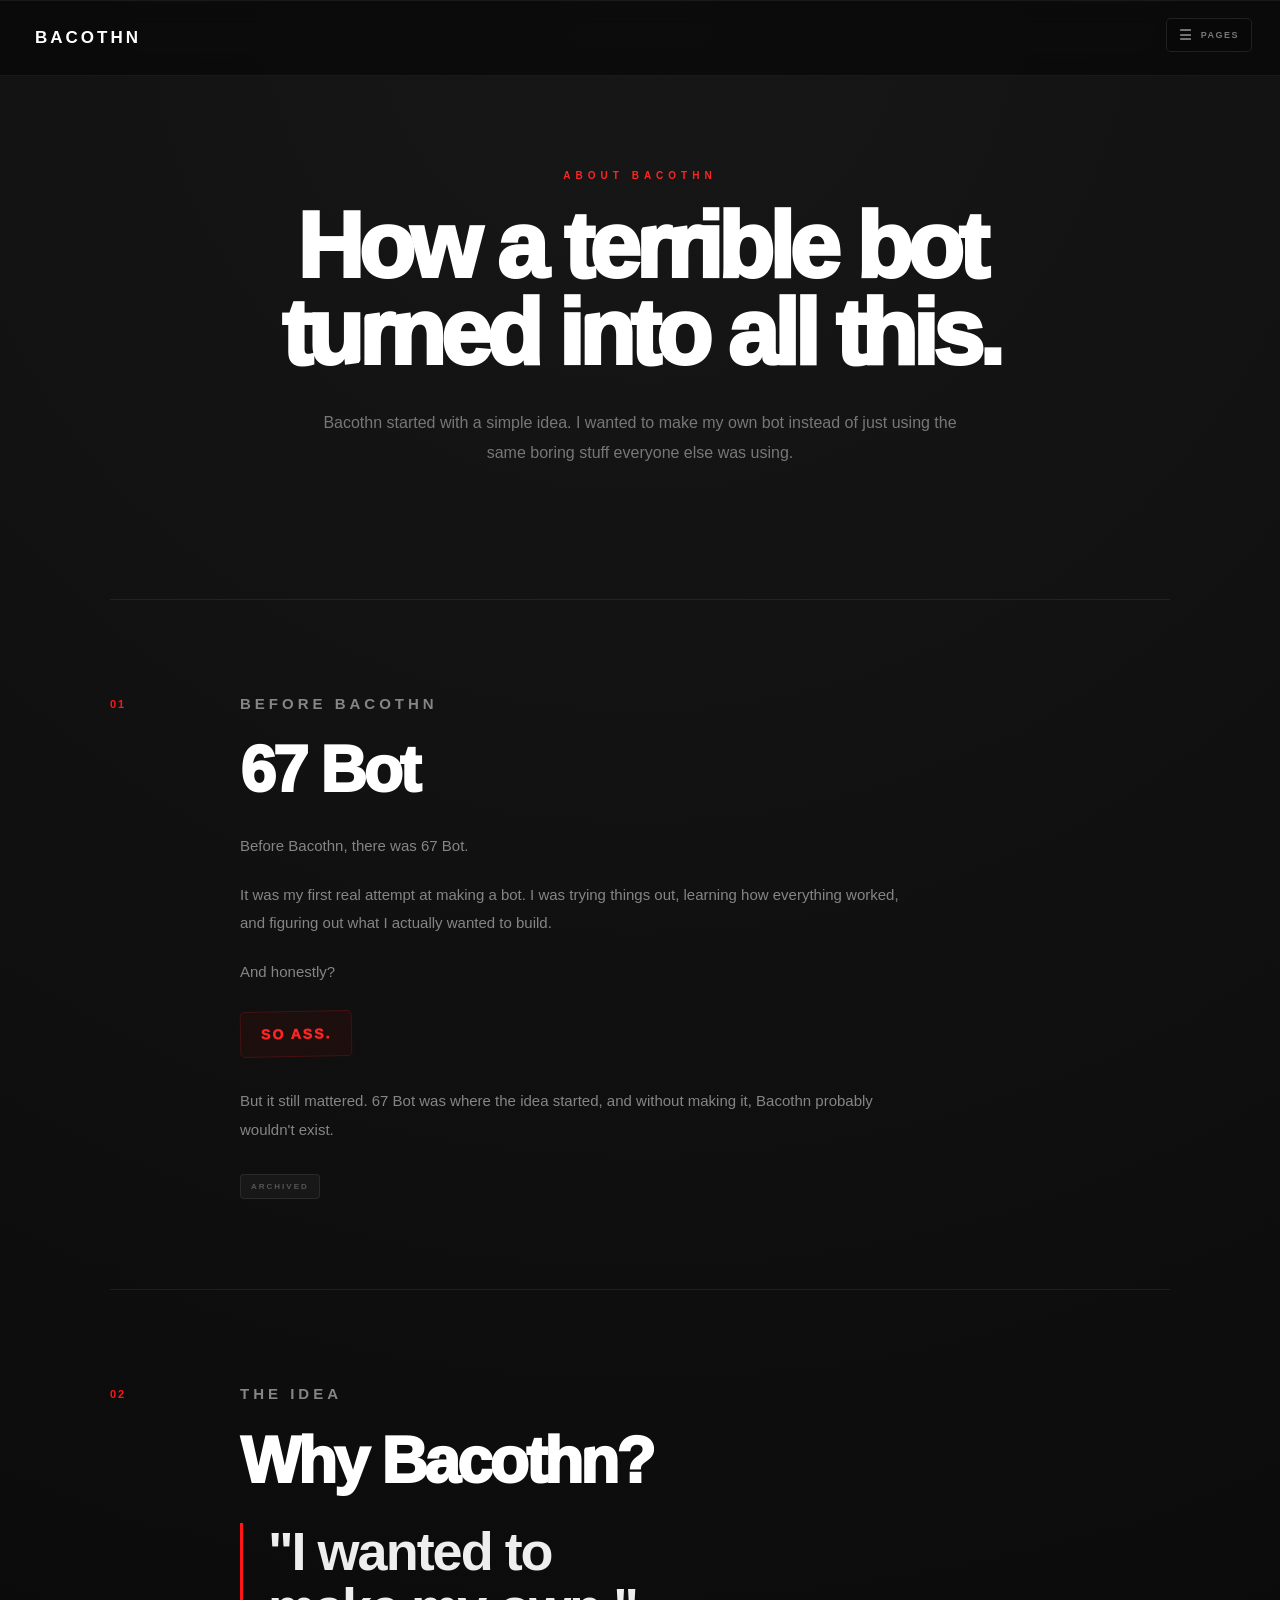
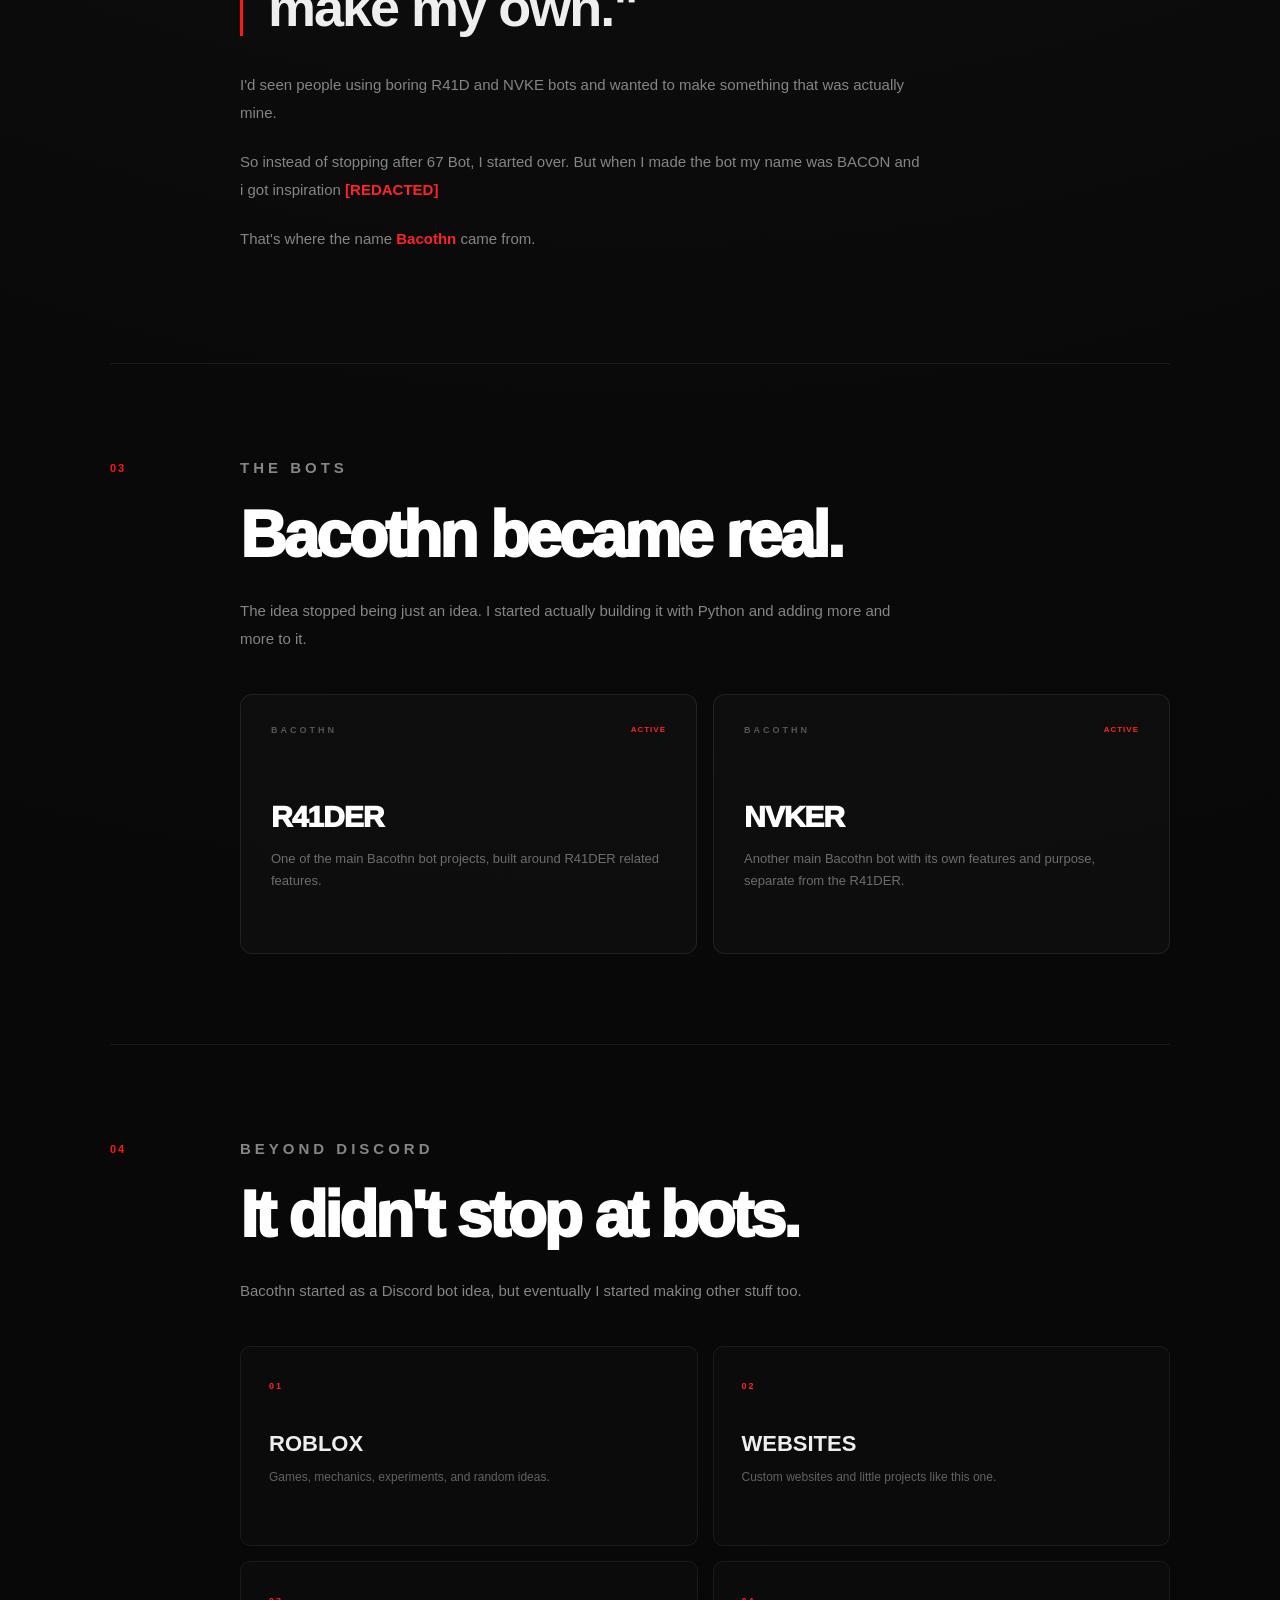
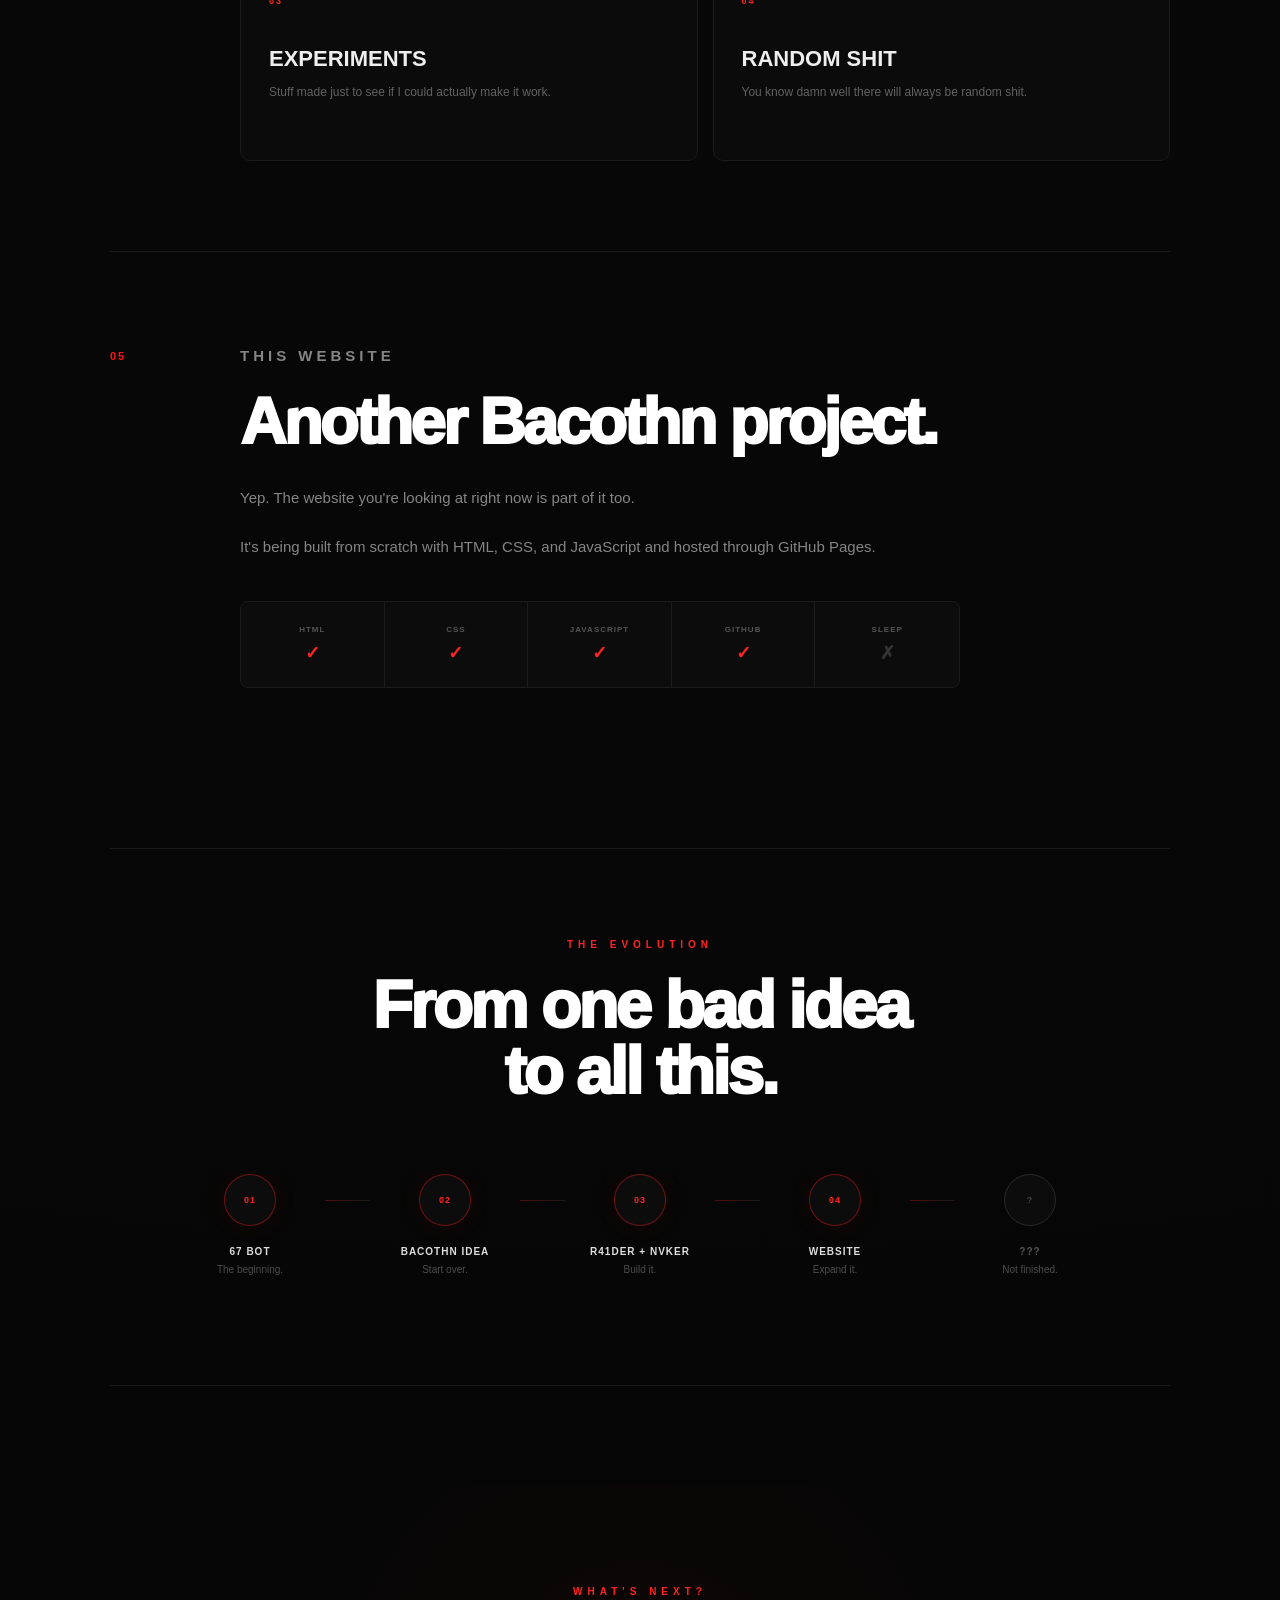
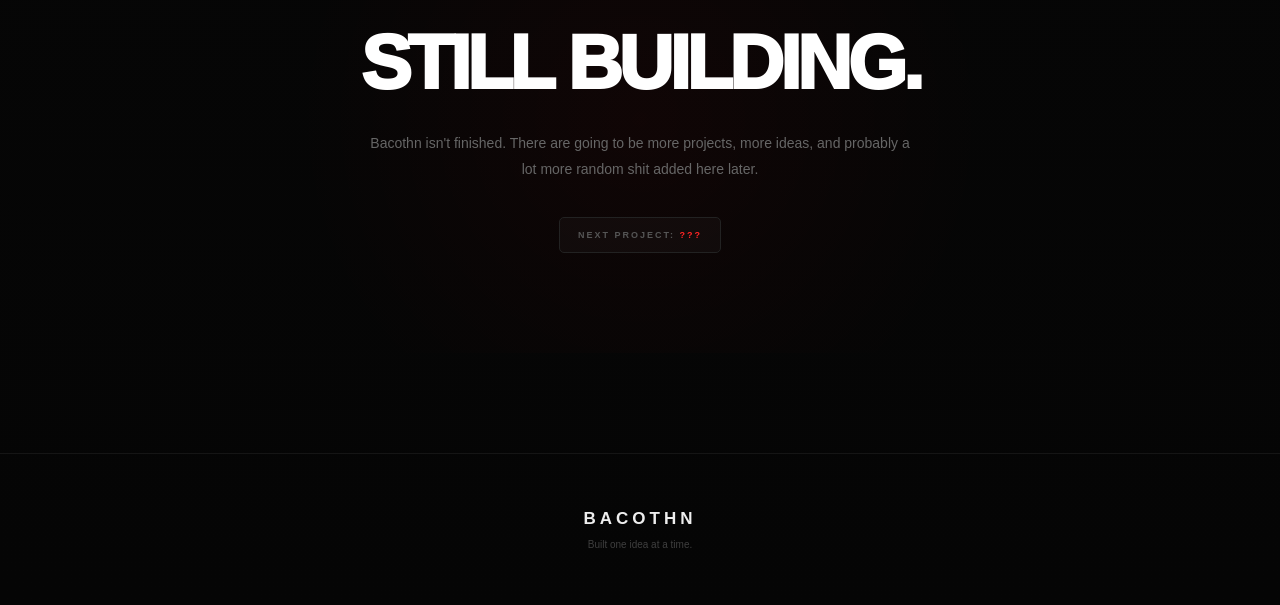
==== commit 78d2e213: "Update about.html" ====
--- a/about.html
+++ b/about.html
@@ -150,13 +150,15 @@
 
                 <p>
                     I'd seen people using boring R41D and
-                    NVK bots and wanted to make something
+                    NVKE bots and wanted to make something
                     that was actually mine.
                 </p>
 
                 <p>
                     So instead of stopping after 67 Bot,
-                    I started over.
+                    I started over. But when I made the bot
+                    my name was BACON and i got inspiration 
+                    <strong>[REDACTED]</strong>
                 </p>
 
                 <p>
@@ -246,7 +248,7 @@
                         <p>
                             Another main Bacothn bot with
                             its own features and purpose,
-                            separate from R41DER.
+                            separate from the R41DER.
                         </p>
 
                     </div>
